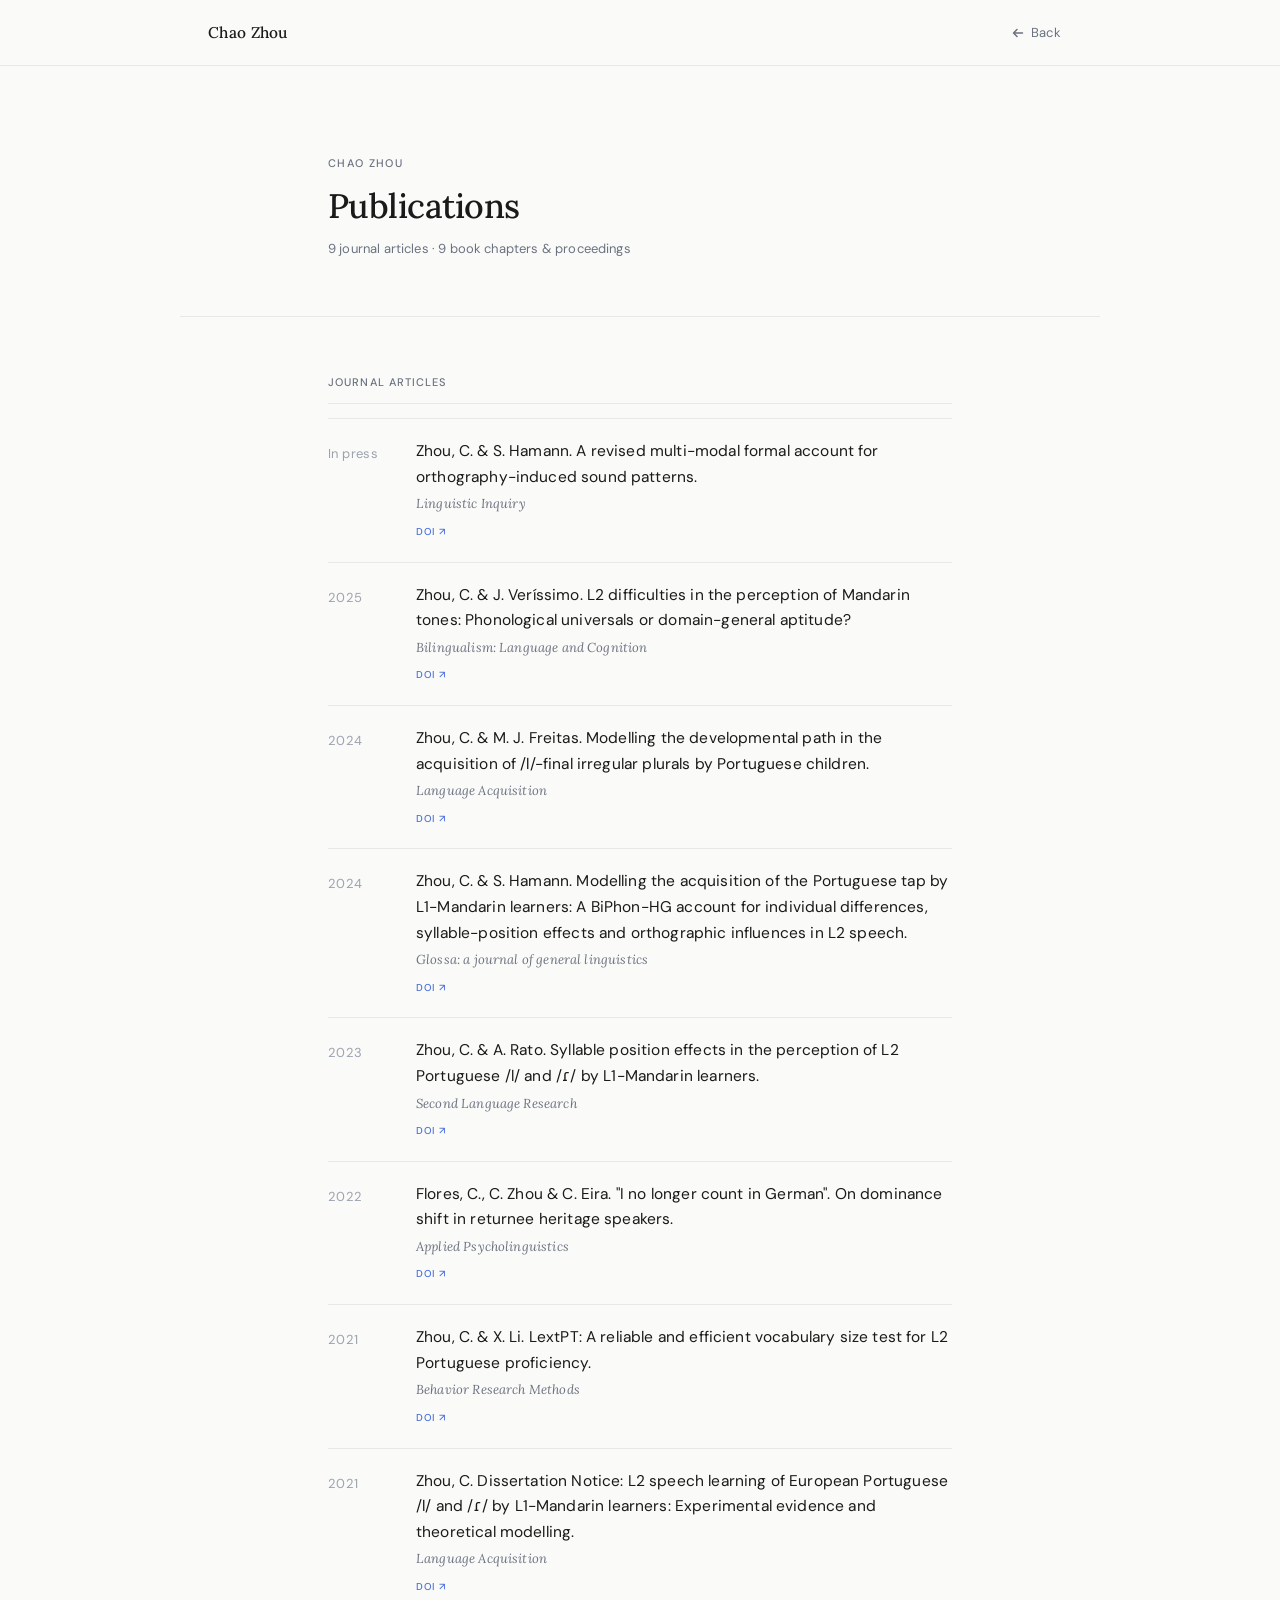
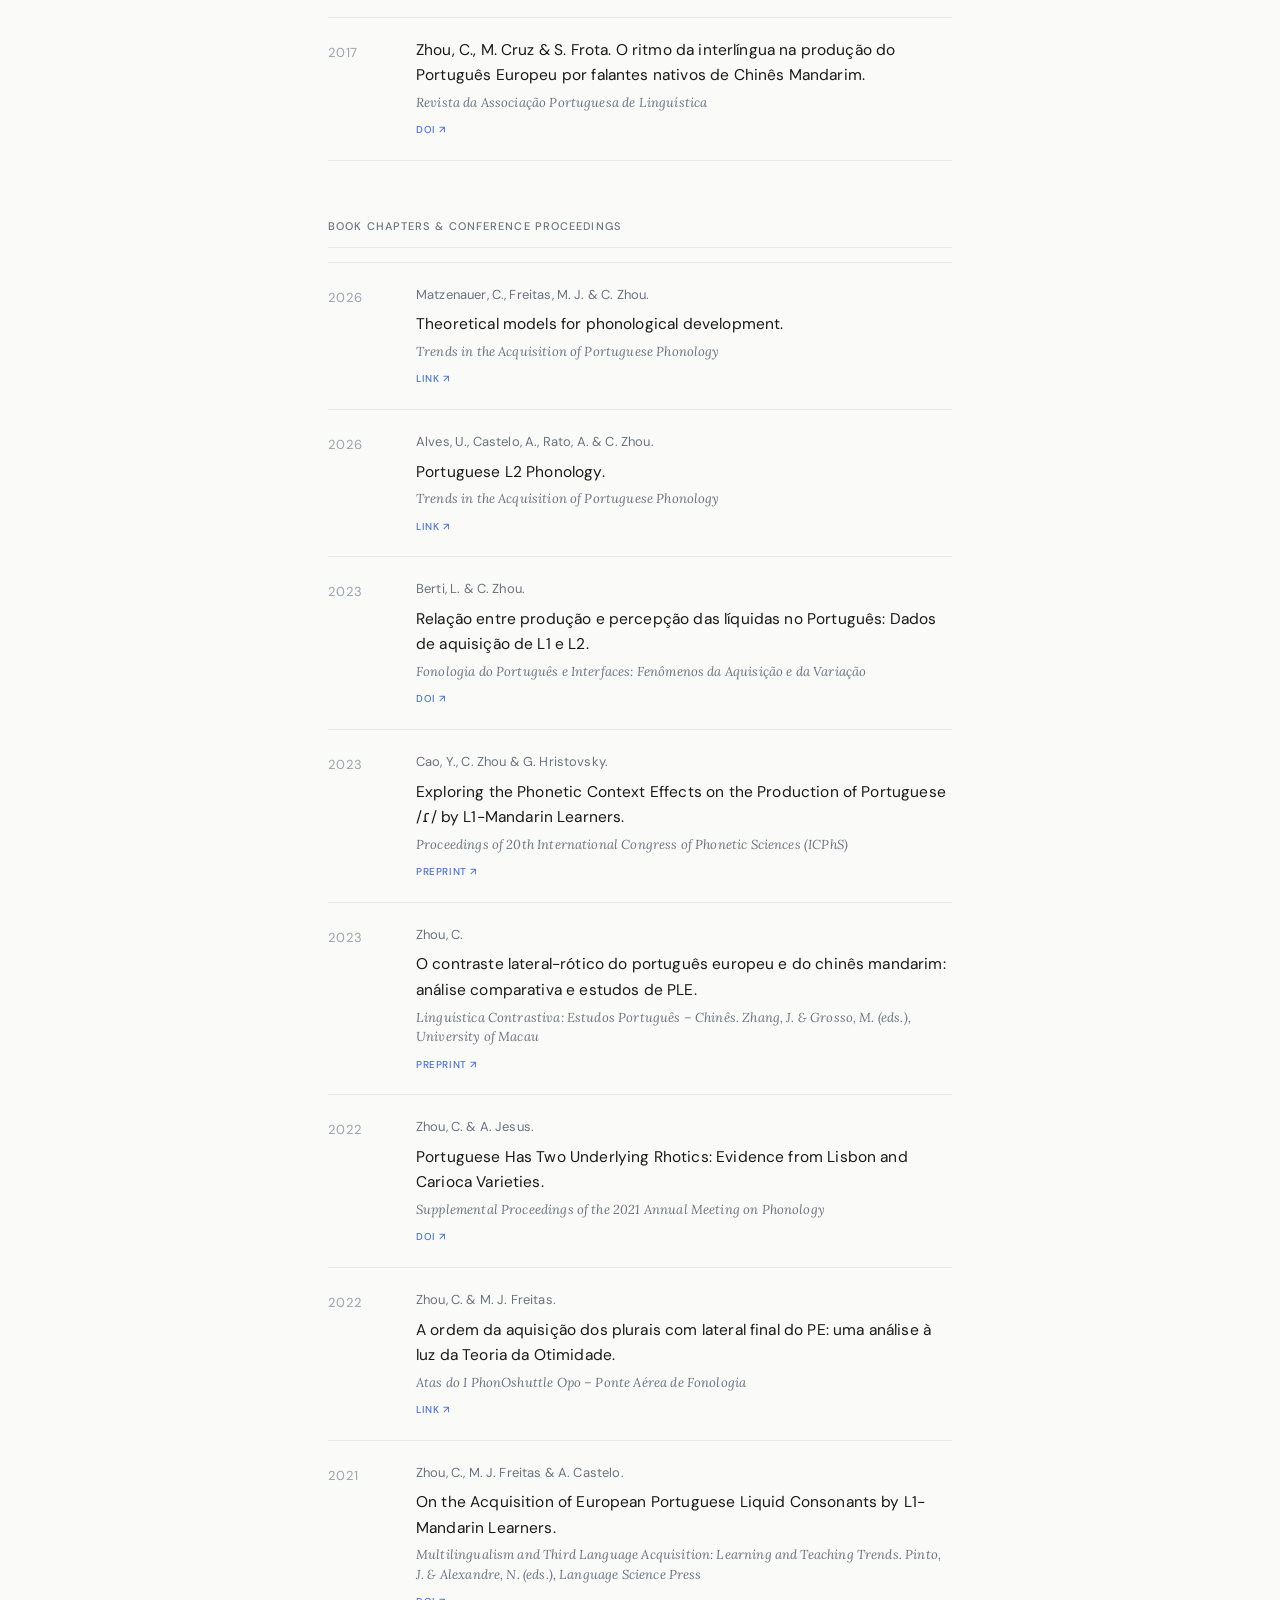
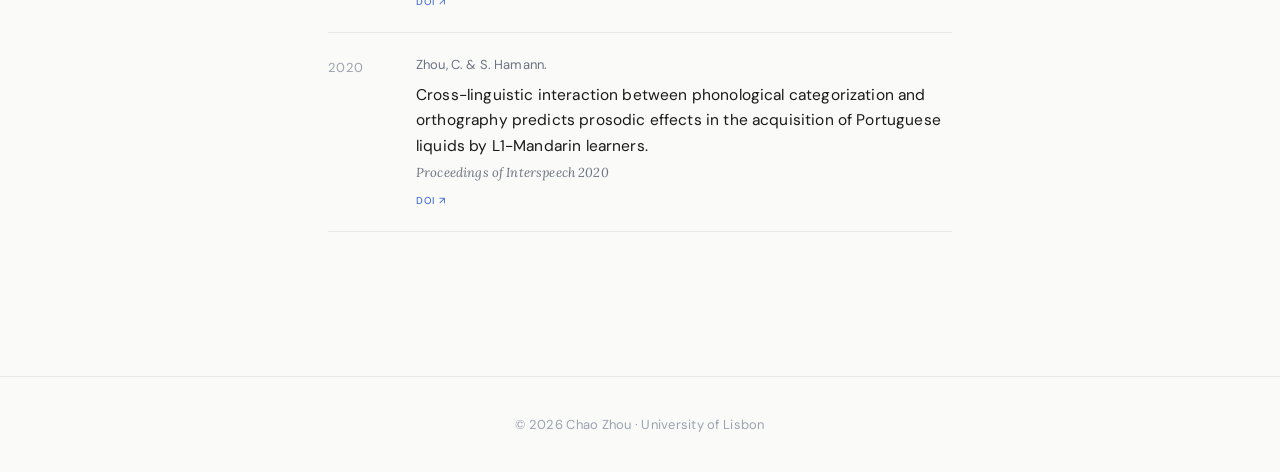
==== publications.html @ eb6d2ad2 "Add files via upload" ====
<!DOCTYPE html>
<html lang="en">
<head>
  <meta charset="UTF-8">
  <meta name="viewport" content="width=device-width, initial-scale=1.0">
  <title>Publications | Chao Zhou</title>
  <link rel="preconnect" href="https://fonts.googleapis.com">
  <link rel="preconnect" href="https://fonts.gstatic.com" crossorigin>
  <link href="https://fonts.googleapis.com/css2?family=Lora:ital,wght@0,400;0,500;0,600;1,400&family=DM+Sans:ital,opsz,wght@0,9..40,300;0,9..40,400;0,9..40,500;1,9..40,300&display=swap" rel="stylesheet">
<style>
:root {
  --text:       #1a1a1a;
  --muted:      #6b7280;
  --subtle:     #9ca3af;
  --border:     #e8e8e4;
  --bg:         #fafaf8;
  --accent:     #1d4ed8;
  --accent-dim: #dbeafe;

  --font-display: 'Lora', Georgia, serif;
  --font-body:    'DM Sans', system-ui, sans-serif;

  --size-xs:   11px;
  --size-sm:   13px;
  --size-base: 15.5px;
  --size-lg:   18px;
  --size-xl:   24px;
  --size-2xl:  34px;

  --space-xs:  8px;
  --space-sm:  16px;
  --space-md:  28px;
  --space-lg:  56px;
  --space-xl:  88px;

  --radius: 3px;
  --transition: 160ms ease;
}

*, *::before, *::after { margin:0; padding:0; box-sizing:border-box; }
html { font-size: var(--size-base); -webkit-font-smoothing: antialiased; }
body {
  font-family: var(--font-body);
  color: var(--text);
  background: var(--bg);
  line-height: 1.8;
  letter-spacing: 0.01em;
}

/* NAV */
.nav {
  position: sticky; top: 0; z-index: 100;
  background: rgba(250,250,248,0.92);
  backdrop-filter: blur(14px);
  border-bottom: 1px solid var(--border);
}
.nav-inner {
  max-width: 920px; margin: auto;
  display: flex; justify-content: space-between; align-items: center;
  padding: 16px 28px;
}
.logo {
  font-family: var(--font-display); font-weight: 500;
  font-size: var(--size-base); letter-spacing: 0.02em;
  text-decoration: none; color: var(--text);
}
.back-link {
  display: inline-flex; align-items: center; gap: 6px;
  color: var(--muted); text-decoration: none;
  font-size: var(--size-sm); font-weight: 400;
  letter-spacing: 0.02em; padding: 5px 11px;
  border-radius: 20px;
  transition: color var(--transition), background var(--transition);
}
.back-link:hover { color: var(--text); background: rgba(0,0,0,0.05); }

/* PAGE HEADER */
.page-header {
  padding: var(--space-xl) 28px var(--space-lg);
  max-width: 920px; margin: auto;
}
.page-header-label {
  font-size: var(--size-xs); font-weight: 500; letter-spacing: 0.12em;
  text-transform: uppercase; color: var(--muted); margin-bottom: 12px;
}
.page-header h1 {
  font-family: var(--font-display); font-size: var(--size-2xl);
  font-weight: 500; letter-spacing: -0.015em; line-height: 1.2;
  margin-bottom: 10px;
}
.page-header-sub { font-size: var(--size-sm); color: var(--muted); }

/* LAYOUT */
.container { max-width: 920px; margin: auto; padding: 0 28px var(--space-xl); }
.narrow { max-width: 680px; }

h2 {
  font-family: var(--font-display); font-size: var(--size-xl);
  font-weight: 500; line-height: 1.25; letter-spacing: -0.01em;
}

hr { border: none; border-top: 1px solid var(--border); max-width: 920px; margin: 0 auto; }

/* SECTION */
.pub-section { margin-bottom: var(--space-lg); }
.pub-section-label {
  font-size: var(--size-xs); font-weight: 500; letter-spacing: 0.1em;
  text-transform: uppercase; color: var(--muted);
  margin-bottom: 14px; padding-bottom: 10px; border-bottom: 1px solid var(--border);
}

/* PUBS */
.publist { display: flex; flex-direction: column; }
.pub {
  display: grid; grid-template-columns: 68px 1fr; gap: 0 20px;
  padding: 20px 0; border-bottom: 1px solid var(--border);
  transition: background var(--transition);
}
.pub:first-child { border-top: 1px solid var(--border); }
.pub:hover { background: rgba(0,0,0,0.015); margin: 0 -12px; padding: 20px 12px; border-radius: var(--radius); }
.year { font-size: var(--size-sm); color: var(--subtle); letter-spacing: 0.03em; padding-top: 3px; white-space: nowrap; }
.pub-body { display: flex; flex-direction: column; gap: 4px; }
.pub-authors { color: var(--muted); font-size: var(--size-sm); display: block; margin-bottom: 2px; }
.pub-title { font-size: var(--size-base); line-height: 1.65; }
.journal { font-family: var(--font-display); font-style: italic; font-size: var(--size-sm); color: var(--muted); display: block; line-height: 1.5; }
.meta { margin-top: 4px; font-size: var(--size-xs); }
.meta a {
  color: var(--accent); text-decoration: none; font-weight: 500;
  letter-spacing: 0.06em; text-transform: uppercase; font-size: 10px;
  opacity: 0.8; transition: opacity var(--transition);
}
.meta a:hover { opacity: 1; text-decoration: underline; }

/* FOOTER */
.footer { text-align: center; padding: 36px 28px; color: var(--subtle); font-size: var(--size-sm); letter-spacing: 0.02em; border-top: 1px solid var(--border); }

@media (max-width: 640px) {
  h2 { font-size: var(--size-lg); }
  .nav-inner { padding: 14px 18px; }
  .page-header { padding-left: 18px; padding-right: 18px; }
  .container { padding-left: 18px; padding-right: 18px; }
  .pub { grid-template-columns: 54px 1fr; gap: 0 12px; }
}
</style>
</head>
<body>

<!-- NAV -->
<header class="nav">
  <div class="nav-inner">
    <a href="index.html" class="logo">Chao Zhou</a>
    <a href="index.html" class="back-link">
      <svg width="14" height="14" viewBox="0 0 14 14" fill="none" xmlns="http://www.w3.org/2000/svg">
        <path d="M11.5 7H2.5M2.5 7L6 3.5M2.5 7L6 10.5" stroke="currentColor" stroke-width="1.5" stroke-linecap="round" stroke-linejoin="round"/>
      </svg>
      Back
    </a>
  </div>
</header>

<!-- PAGE HEADER -->
<div class="page-header narrow" style="margin: 0 auto; max-width: 680px; padding-left: 28px; padding-right: 28px;">
  <div class="page-header-label">Chao Zhou</div>
  <h1>Publications</h1>
  <p class="page-header-sub">9 journal articles · 9 book chapters &amp; proceedings</p>
</div>

<hr>

<!-- FULL LIST -->
<div class="container narrow" style="max-width: 680px; padding-top: var(--space-lg);">

  <div class="pub-section">
    <div class="pub-section-label">Journal Articles</div>
    <div class="publist" id="pub-container"></div>
  </div>

  <div class="pub-section">
    <div class="pub-section-label">Book Chapters &amp; Conference Proceedings</div>
    <div class="publist" id="proc-container"></div>
  </div>

</div>

<footer class="footer">© 2026 Chao Zhou · University of Lisbon</footer>

<script>
// ── JOURNAL ARTICLES ──────────────────────────────────────
var publications = [
  { title: 'Zhou, C. & S. Hamann. A revised multi-modal formal account for orthography-induced sound patterns.', journal: 'Linguistic Inquiry', year: 'In press', doi: '10.1017/S136672892510011x' },
  { title: 'Zhou, C. & J. Veríssimo. L2 difficulties in the perception of Mandarin tones: Phonological universals or domain-general aptitude?', journal: 'Bilingualism: Language and Cognition', year: 2025, doi: '10.1017/S1366728925100114' },
  { title: 'Zhou, C. & M. J. Freitas. Modelling the developmental path in the acquisition of /l/-final irregular plurals by Portuguese children.', journal: 'Language Acquisition', year: 2024, doi: '10.1080/10489223.2024.2314029' },
  { title: 'Zhou, C. & S. Hamann. Modelling the acquisition of the Portuguese tap by L1-Mandarin learners: A BiPhon-HG account for individual differences, syllable-position effects and orthographic influences in L2 speech.', journal: 'Glossa: a journal of general linguistics', year: 2024, doi: '10.16995/glossa.9692' },
  { title: 'Zhou, C. & A. Rato. Syllable position effects in the perception of L2 Portuguese /l/ and /ɾ/ by L1-Mandarin learners.', journal: 'Second Language Research', year: 2023, doi: '10.1177/02676583221137713' },
  { title: 'Flores, C., C. Zhou & C. Eira. "I no longer count in German". On dominance shift in returnee heritage speakers.', journal: 'Applied Psycholinguistics', year: 2022, doi: '10.1017/S0142716422000261' },
  { title: 'Zhou, C. & X. Li. LextPT: A reliable and efficient vocabulary size test for L2 Portuguese proficiency.', journal: 'Behavior Research Methods', year: 2021, doi: '10.3758/s13428-021-01731-1' },
  { title: 'Zhou, C. Dissertation Notice: L2 speech learning of European Portuguese /l/ and /ɾ/ by L1-Mandarin learners: Experimental evidence and theoretical modelling.', journal: 'Language Acquisition', year: 2021, doi: '10.1080/10489223.2021.1952591' },
  { title: 'Zhou, C., M. Cruz & S. Frota. O ritmo da interlíngua na produção do Português Europeu por falantes nativos de Chinês Mandarim.', journal: 'Revista da Associação Portuguesa de Linguística', year: 2017, doi: '10.26334/2183-9077/rapln3ano2017a22' }
];

var pubEl = document.getElementById('pub-container');
publications.forEach(function(p) {
  var d = document.createElement('div');
  d.className = 'pub';
  d.innerHTML =
    '<span class="year">' + p.year + '</span>' +
    '<div class="pub-body">' +
      '<span class="pub-title">' + p.title + '</span>' +
      '<em class="journal">' + p.journal + '</em>' +
      (p.doi ? '<div class="meta"><a href="https://doi.org/' + p.doi + '" target="_blank" rel="noopener">DOI ↗</a></div>' : '') +
    '</div>';
  pubEl.appendChild(d);
});

// ── BOOK CHAPTERS & PROCEEDINGS ───────────────────────────
var proceedings = [
  { authors: 'Matzenauer, C., Freitas, M. J. & C. Zhou.', title: 'Theoretical models for phonological development.', book: 'Trends in the Acquisition of Portuguese Phonology', year: 2026, link: 'https://www.routledge.com/Trends-in-the-Acquisition-of-Portuguese-Phonology/Matzenauer-Lazzarotto-Volcao-Freitas/p/book/9781032846989', linkLabel: 'Link' },
  { authors: 'Alves, U., Castelo, A., Rato, A. & C. Zhou.', title: 'Portuguese L2 Phonology.', book: 'Trends in the Acquisition of Portuguese Phonology', year: 2026, link: 'https://www.routledge.com/Trends-in-the-Acquisition-of-Portuguese-Phonology/Matzenauer-Lazzarotto-Volcao-Freitas/p/book/9781032846989', linkLabel: 'Link' },
  { authors: 'Berti, L. & C. Zhou.', title: 'Relação entre produção e percepção das líquidas no Português: Dados de aquisição de L1 e L2.', book: 'Fonologia do Português e Interfaces: Fenômenos da Aquisição e da Variação', year: 2023, link: 'https://doi.org/10.4324/9781003294344-7', linkLabel: 'DOI' },
  { authors: 'Cao, Y., C. Zhou & G. Hristovsky.', title: 'Exploring the Phonetic Context Effects on the Production of Portuguese /ɾ/ by L1-Mandarin Learners.', book: 'Proceedings of 20th International Congress of Phonetic Sciences (ICPhS)', year: 2023, link: 'https://www.researchgate.net/publication/370230928', linkLabel: 'Preprint' },
  { authors: 'Zhou, C.', title: 'O contraste lateral-rótico do português europeu e do chinês mandarim: análise comparativa e estudos de PLE.', book: 'Linguística Contrastiva: Estudos Português – Chinês. Zhang, J. & Grosso, M. (eds.), University of Macau', year: 2023, link: 'https://www.researchgate.net/publication/368983650', linkLabel: 'Preprint' },
  { authors: 'Zhou, C. & A. Jesus.', title: 'Portuguese Has Two Underlying Rhotics: Evidence from Lisbon and Carioca Varieties.', book: 'Supplemental Proceedings of the 2021 Annual Meeting on Phonology', year: 2022, link: 'https://doi.org/10.3765/amp.v9i0.5167', linkLabel: 'DOI' },
  { authors: 'Zhou, C. & M. J. Freitas.', title: 'A ordem da aquisição dos plurais com lateral final do PE: uma análise à luz da Teoria da Otimidade.', book: 'Atas do I PhonOshuttle Opo – Ponte Aérea de Fonologia', year: 2022, link: 'https://ler.letras.up.pt/uploads/ficheiros/19217.pdf', linkLabel: 'Link' },
  { authors: 'Zhou, C., M. J. Freitas & A. Castelo.', title: 'On the Acquisition of European Portuguese Liquid Consonants by L1-Mandarin Learners.', book: 'Multilingualism and Third Language Acquisition: Learning and Teaching Trends. Pinto, J. & Alexandre, N. (eds.), Language Science Press', year: 2021, link: 'https://langsci-press.org/catalog/book/290', linkLabel: 'DOI' },
  { authors: 'Zhou, C. & S. Hamann.', title: 'Cross-linguistic interaction between phonological categorization and orthography predicts prosodic effects in the acquisition of Portuguese liquids by L1-Mandarin learners.', book: 'Proceedings of Interspeech 2020', year: 2020, link: 'http://doi.org/10.21437/interspeech.2020-2689', linkLabel: 'DOI' }
];

var procEl = document.getElementById('proc-container');
proceedings.forEach(function(p) {
  var d = document.createElement('div');
  d.className = 'pub';
  d.innerHTML =
    '<span class="year">' + p.year + '</span>' +
    '<div class="pub-body">' +
      '<span class="pub-authors">' + p.authors + '</span>' +
      '<span class="pub-title">' + p.title + '</span>' +
      '<em class="journal">' + p.book + '</em>' +
      (p.link ? '<div class="meta"><a href="' + p.link + '" target="_blank" rel="noopener">' + p.linkLabel + ' ↗</a></div>' : '') +
    '</div>';
  procEl.appendChild(d);
});
</script>
</body>
</html>
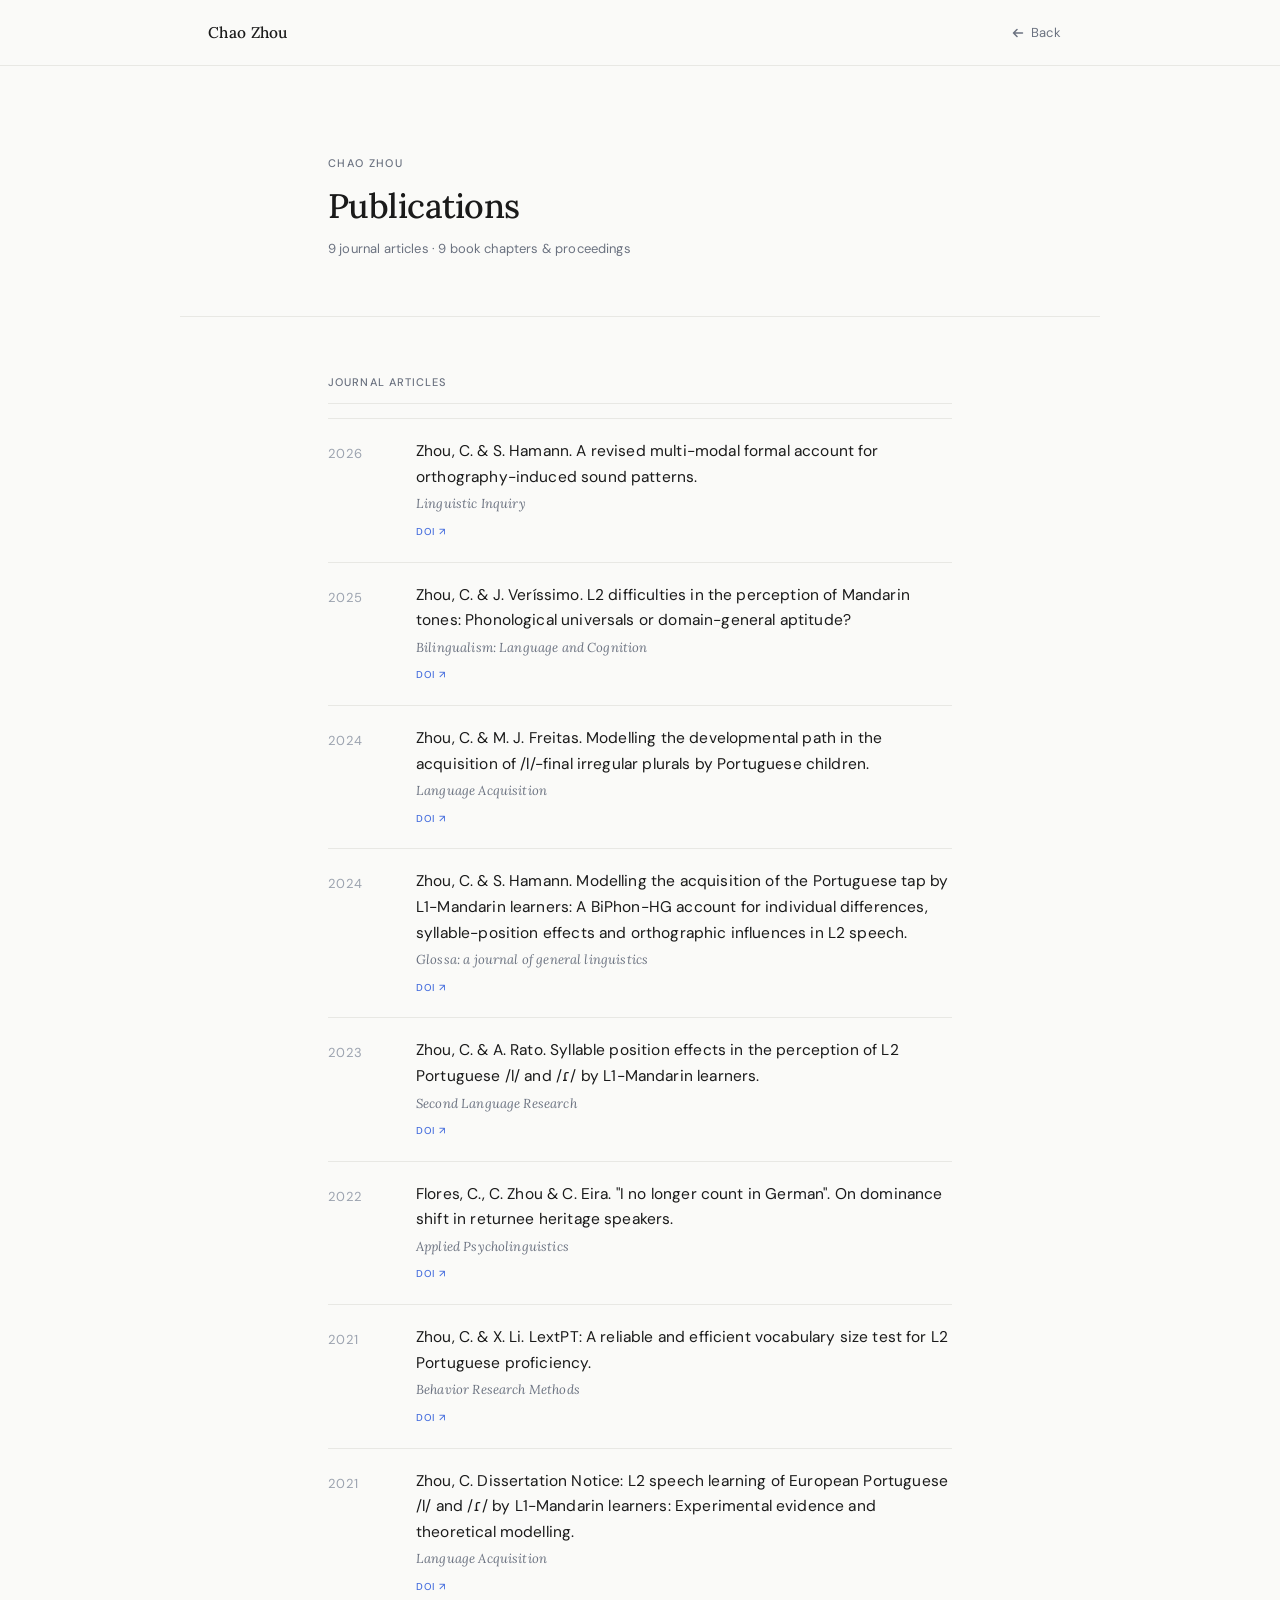
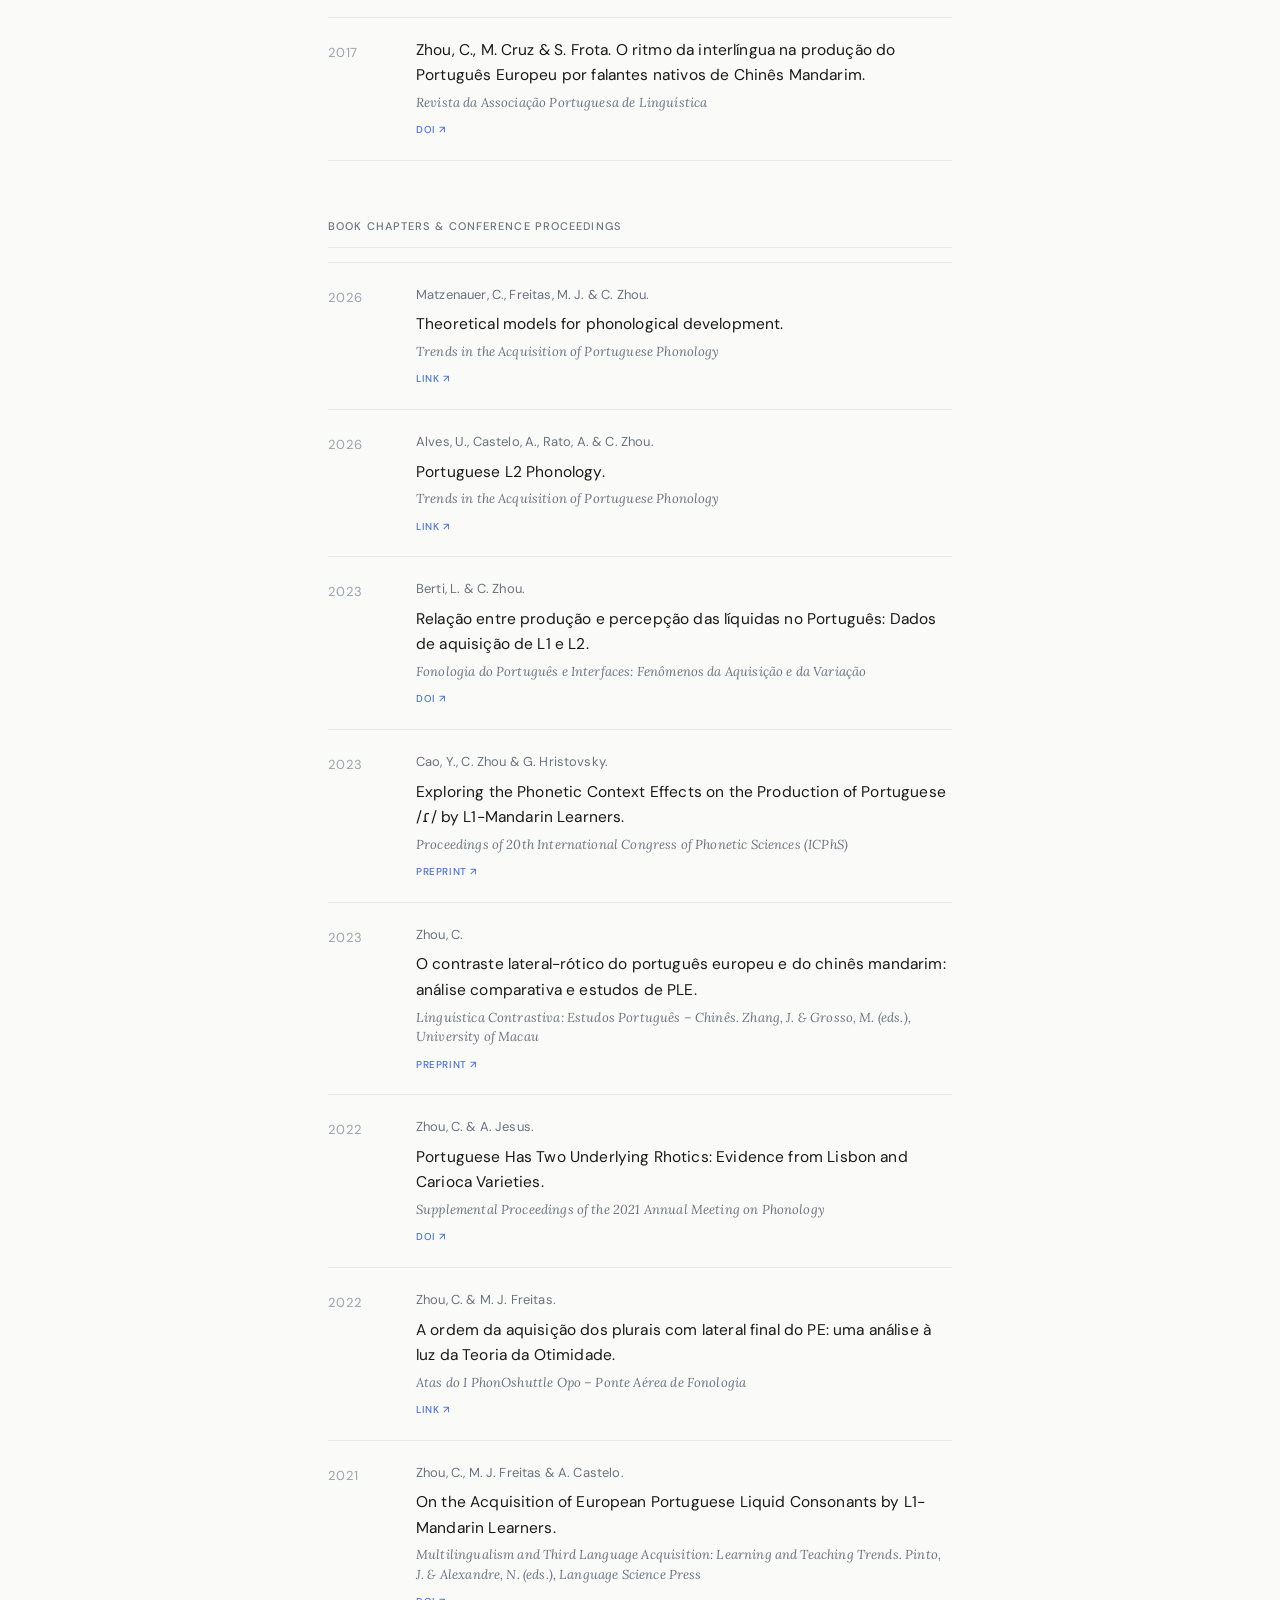
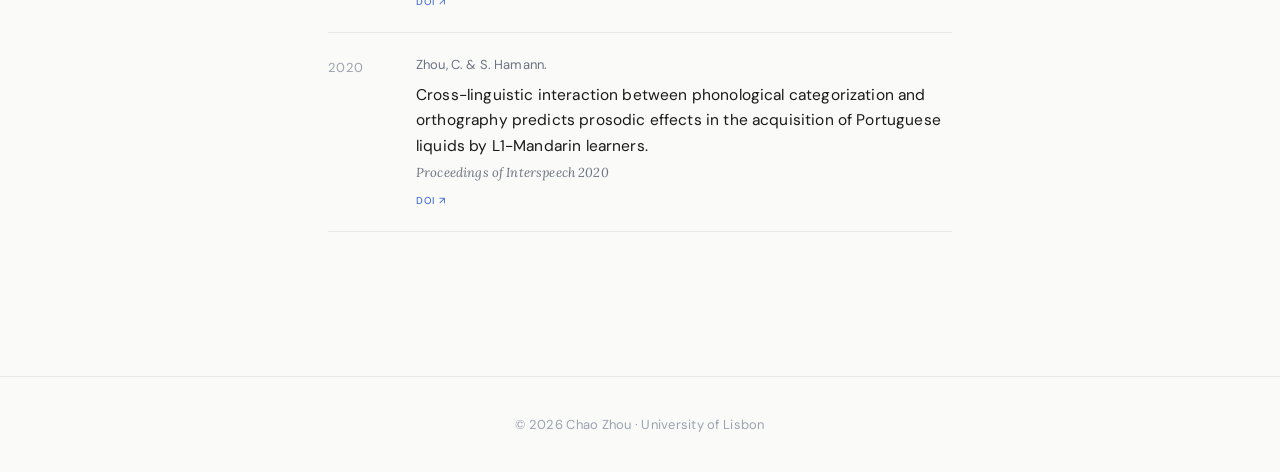
==== commit 3346a18c: "Update publications.html" ====
--- a/publications.html
+++ b/publications.html
@@ -187,7 +187,7 @@
 <script>
 // ── JOURNAL ARTICLES ──────────────────────────────────────
 var publications = [
-  { title: 'Zhou, C. & S. Hamann. A revised multi-modal formal account for orthography-induced sound patterns.', journal: 'Linguistic Inquiry', year: 'In press', doi: '10.1017/S136672892510011x' },
+  { title: 'Zhou, C. & S. Hamann. A revised multi-modal formal account for orthography-induced sound patterns.', journal: 'Linguistic Inquiry', year: '2026', doi: '10.1162/LING.a.585' },
   { title: 'Zhou, C. & J. Veríssimo. L2 difficulties in the perception of Mandarin tones: Phonological universals or domain-general aptitude?', journal: 'Bilingualism: Language and Cognition', year: 2025, doi: '10.1017/S1366728925100114' },
   { title: 'Zhou, C. & M. J. Freitas. Modelling the developmental path in the acquisition of /l/-final irregular plurals by Portuguese children.', journal: 'Language Acquisition', year: 2024, doi: '10.1080/10489223.2024.2314029' },
   { title: 'Zhou, C. & S. Hamann. Modelling the acquisition of the Portuguese tap by L1-Mandarin learners: A BiPhon-HG account for individual differences, syllable-position effects and orthographic influences in L2 speech.', journal: 'Glossa: a journal of general linguistics', year: 2024, doi: '10.16995/glossa.9692' },
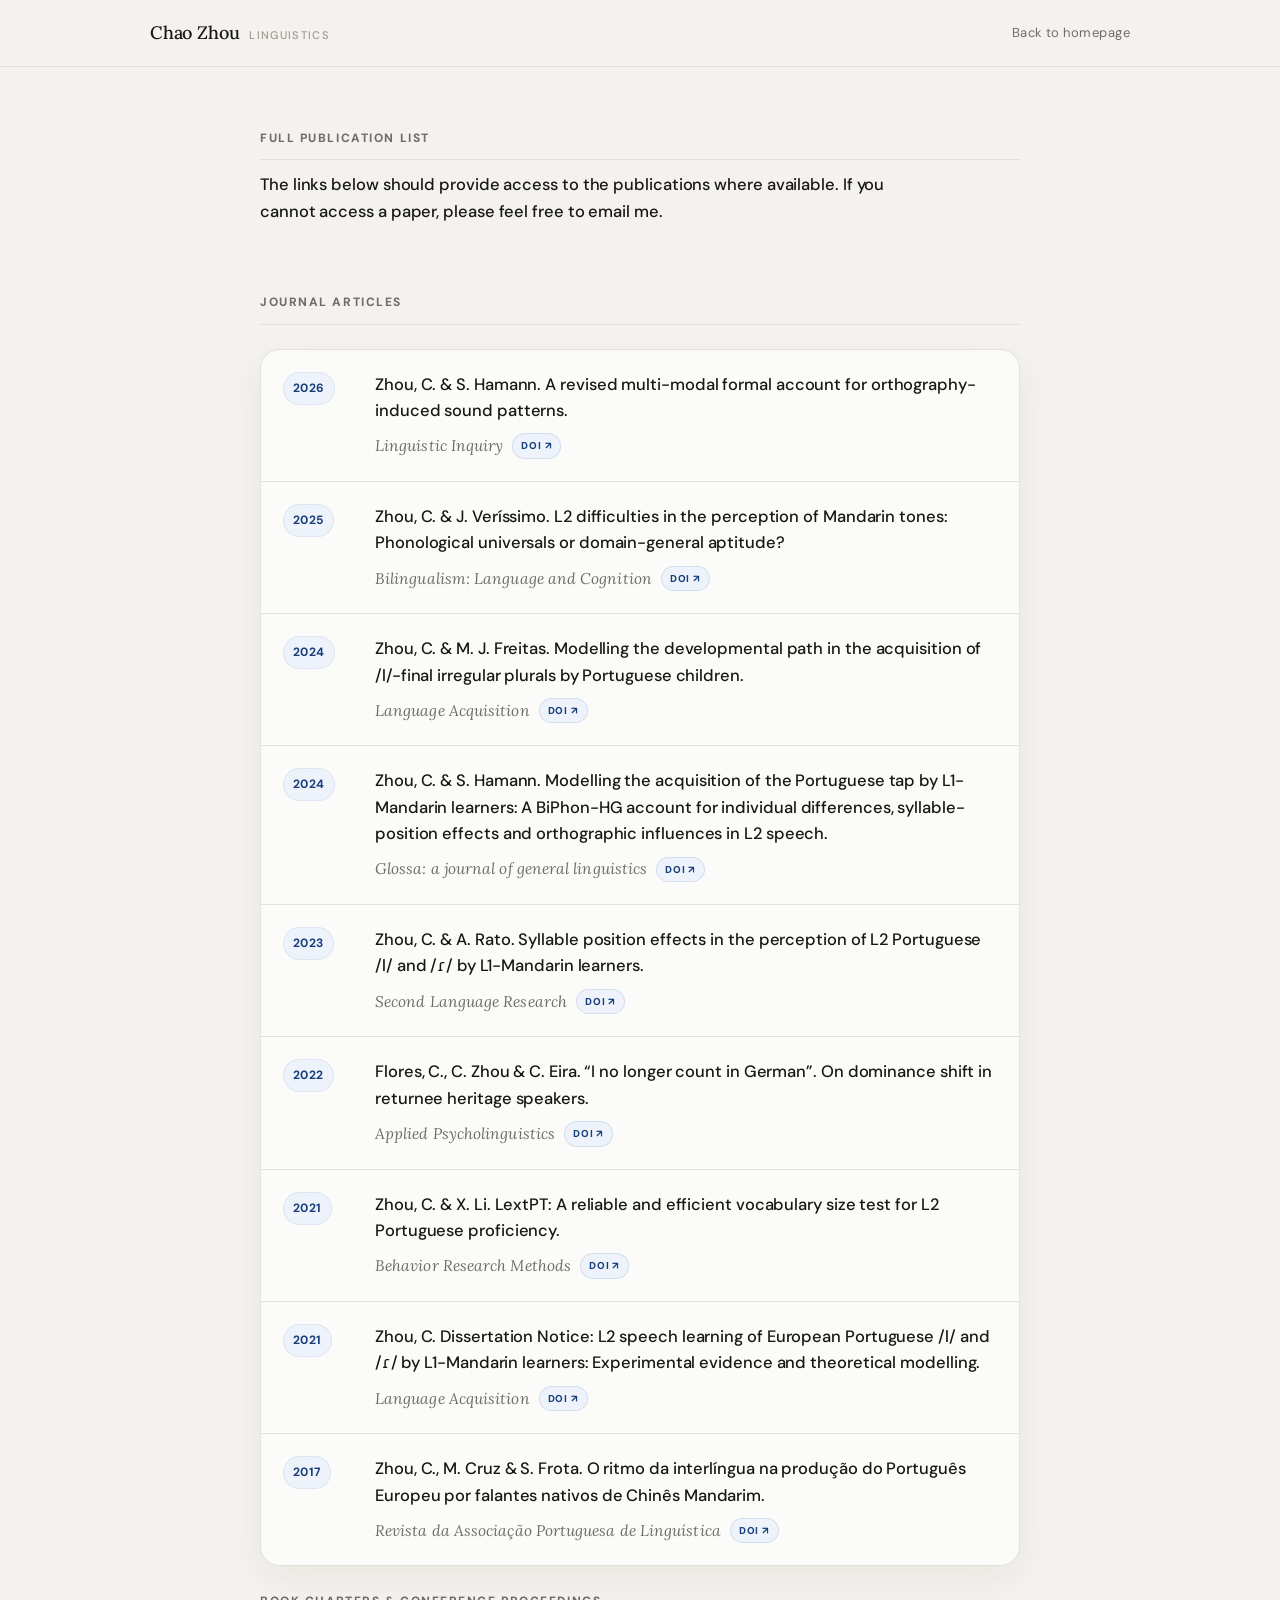
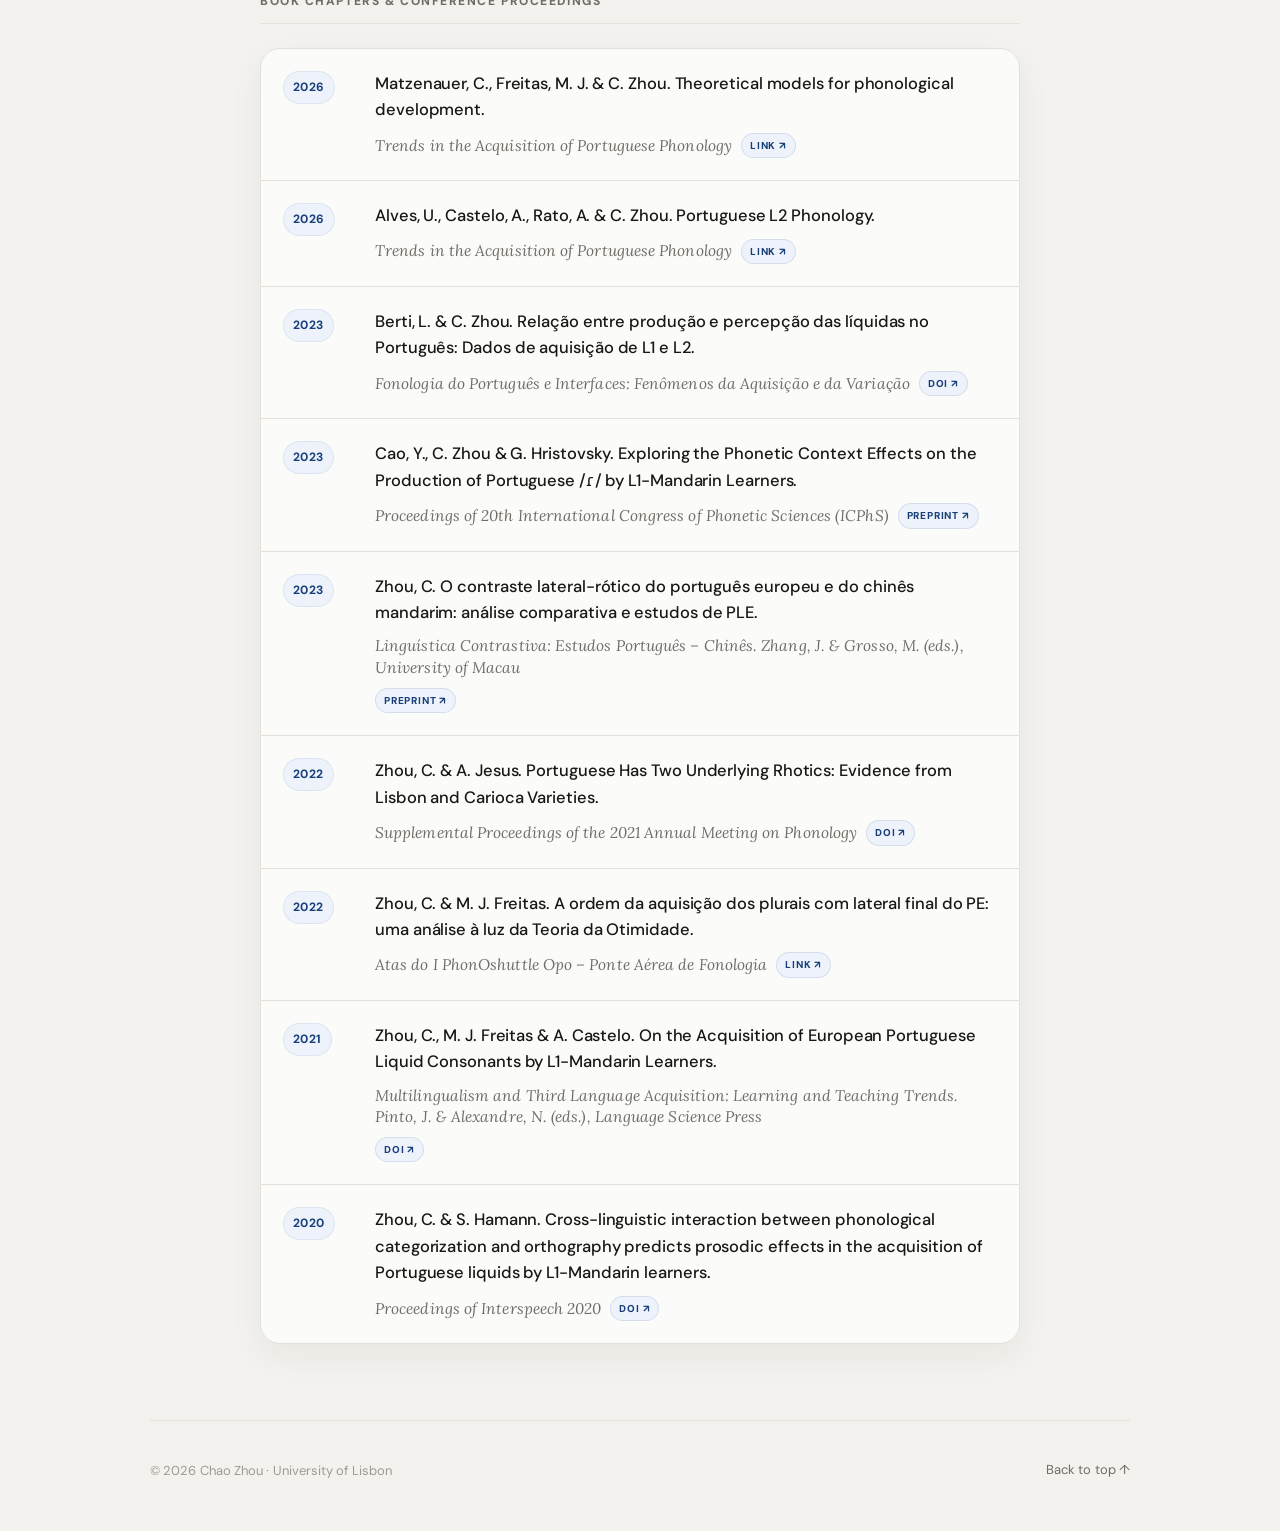
==== commit ce447f88: "Update publications.html" ====
--- a/publications.html
+++ b/publications.html
@@ -1,244 +1,540 @@
 <!DOCTYPE html>
 <html lang="en">
 <head>
-  <meta charset="UTF-8">
-  <meta name="viewport" content="width=device-width, initial-scale=1.0">
+  <meta charset="UTF-8" />
+  <meta name="viewport" content="width=device-width, initial-scale=1.0" />
+  <meta name="description" content="Full publication list of Chao Zhou, including journal articles, book chapters, and conference proceedings." />
   <title>Publications | Chao Zhou</title>
-  <link rel="preconnect" href="https://fonts.googleapis.com">
-  <link rel="preconnect" href="https://fonts.gstatic.com" crossorigin>
-  <link href="https://fonts.googleapis.com/css2?family=Lora:ital,wght@0,400;0,500;0,600;1,400&family=DM+Sans:ital,opsz,wght@0,9..40,300;0,9..40,400;0,9..40,500;1,9..40,300&display=swap" rel="stylesheet">
-<style>
-:root {
-  --text:       #1a1a1a;
-  --muted:      #6b7280;
-  --subtle:     #9ca3af;
-  --border:     #e8e8e4;
-  --bg:         #fafaf8;
-  --accent:     #1d4ed8;
-  --accent-dim: #dbeafe;
-
-  --font-display: 'Lora', Georgia, serif;
-  --font-body:    'DM Sans', system-ui, sans-serif;
-
-  --size-xs:   11px;
-  --size-sm:   13px;
-  --size-base: 15.5px;
-  --size-lg:   18px;
-  --size-xl:   24px;
-  --size-2xl:  34px;
-
-  --space-xs:  8px;
-  --space-sm:  16px;
-  --space-md:  28px;
-  --space-lg:  56px;
-  --space-xl:  88px;
-
-  --radius: 3px;
-  --transition: 160ms ease;
-}
-
-*, *::before, *::after { margin:0; padding:0; box-sizing:border-box; }
-html { font-size: var(--size-base); -webkit-font-smoothing: antialiased; }
-body {
-  font-family: var(--font-body);
-  color: var(--text);
-  background: var(--bg);
-  line-height: 1.8;
-  letter-spacing: 0.01em;
-}
-
-/* NAV */
-.nav {
-  position: sticky; top: 0; z-index: 100;
-  background: rgba(250,250,248,0.92);
-  backdrop-filter: blur(14px);
-  border-bottom: 1px solid var(--border);
-}
-.nav-inner {
-  max-width: 920px; margin: auto;
-  display: flex; justify-content: space-between; align-items: center;
-  padding: 16px 28px;
-}
-.logo {
-  font-family: var(--font-display); font-weight: 500;
-  font-size: var(--size-base); letter-spacing: 0.02em;
-  text-decoration: none; color: var(--text);
-}
-.back-link {
-  display: inline-flex; align-items: center; gap: 6px;
-  color: var(--muted); text-decoration: none;
-  font-size: var(--size-sm); font-weight: 400;
-  letter-spacing: 0.02em; padding: 5px 11px;
-  border-radius: 20px;
-  transition: color var(--transition), background var(--transition);
-}
-.back-link:hover { color: var(--text); background: rgba(0,0,0,0.05); }
-
-/* PAGE HEADER */
-.page-header {
-  padding: var(--space-xl) 28px var(--space-lg);
-  max-width: 920px; margin: auto;
-}
-.page-header-label {
-  font-size: var(--size-xs); font-weight: 500; letter-spacing: 0.12em;
-  text-transform: uppercase; color: var(--muted); margin-bottom: 12px;
-}
-.page-header h1 {
-  font-family: var(--font-display); font-size: var(--size-2xl);
-  font-weight: 500; letter-spacing: -0.015em; line-height: 1.2;
-  margin-bottom: 10px;
-}
-.page-header-sub { font-size: var(--size-sm); color: var(--muted); }
-
-/* LAYOUT */
-.container { max-width: 920px; margin: auto; padding: 0 28px var(--space-xl); }
-.narrow { max-width: 680px; }
-
-h2 {
-  font-family: var(--font-display); font-size: var(--size-xl);
-  font-weight: 500; line-height: 1.25; letter-spacing: -0.01em;
-}
-
-hr { border: none; border-top: 1px solid var(--border); max-width: 920px; margin: 0 auto; }
-
-/* SECTION */
-.pub-section { margin-bottom: var(--space-lg); }
-.pub-section-label {
-  font-size: var(--size-xs); font-weight: 500; letter-spacing: 0.1em;
-  text-transform: uppercase; color: var(--muted);
-  margin-bottom: 14px; padding-bottom: 10px; border-bottom: 1px solid var(--border);
-}
-
-/* PUBS */
-.publist { display: flex; flex-direction: column; }
-.pub {
-  display: grid; grid-template-columns: 68px 1fr; gap: 0 20px;
-  padding: 20px 0; border-bottom: 1px solid var(--border);
-  transition: background var(--transition);
-}
-.pub:first-child { border-top: 1px solid var(--border); }
-.pub:hover { background: rgba(0,0,0,0.015); margin: 0 -12px; padding: 20px 12px; border-radius: var(--radius); }
-.year { font-size: var(--size-sm); color: var(--subtle); letter-spacing: 0.03em; padding-top: 3px; white-space: nowrap; }
-.pub-body { display: flex; flex-direction: column; gap: 4px; }
-.pub-authors { color: var(--muted); font-size: var(--size-sm); display: block; margin-bottom: 2px; }
-.pub-title { font-size: var(--size-base); line-height: 1.65; }
-.journal { font-family: var(--font-display); font-style: italic; font-size: var(--size-sm); color: var(--muted); display: block; line-height: 1.5; }
-.meta { margin-top: 4px; font-size: var(--size-xs); }
-.meta a {
-  color: var(--accent); text-decoration: none; font-weight: 500;
-  letter-spacing: 0.06em; text-transform: uppercase; font-size: 10px;
-  opacity: 0.8; transition: opacity var(--transition);
-}
-.meta a:hover { opacity: 1; text-decoration: underline; }
-
-/* FOOTER */
-.footer { text-align: center; padding: 36px 28px; color: var(--subtle); font-size: var(--size-sm); letter-spacing: 0.02em; border-top: 1px solid var(--border); }
-
-@media (max-width: 640px) {
-  h2 { font-size: var(--size-lg); }
-  .nav-inner { padding: 14px 18px; }
-  .page-header { padding-left: 18px; padding-right: 18px; }
-  .container { padding-left: 18px; padding-right: 18px; }
-  .pub { grid-template-columns: 54px 1fr; gap: 0 12px; }
-}
-</style>
+
+  <link rel="preconnect" href="https://fonts.googleapis.com" />
+  <link rel="preconnect" href="https://fonts.gstatic.com" crossorigin />
+  <link href="https://fonts.googleapis.com/css2?family=DM+Sans:ital,opsz,wght@0,9..40,300;0,9..40,400;0,9..40,500;0,9..40,600;1,9..40,400&family=Lora:ital,wght@0,400;0,500;0,600;1,400;1,500&display=swap" rel="stylesheet" />
+
+  <style>
+    :root {
+      --bg: #f3f2ee;
+      --paper: #fbfaf6;
+      --text: #181716;
+      --soft-text: #3d3a36;
+      --muted: #706d66;
+      --faint: #9f9a91;
+      --line: #d8d4cc;
+      --line-soft: #e5e1d9;
+      --accent: #183f7a;
+      --accent-soft: #eef3fb;
+      --accent-soft-strong: #dfeafe;
+      --surface: rgba(255, 255, 255, 0.68);
+      --surface-hover: rgba(255, 255, 255, 0.86);
+      --shadow-soft: 0 12px 34px rgba(33, 29, 24, 0.055);
+
+      --font-serif: "Lora", Georgia, serif;
+      --font-sans: "DM Sans", system-ui, -apple-system, BlinkMacSystemFont, "Segoe UI", sans-serif;
+
+      --max: 980px;
+      --narrow: 760px;
+      --transition: 160ms ease;
+    }
+
+    *, *::before, *::after {
+      box-sizing: border-box;
+    }
+
+    html {
+      scroll-behavior: smooth;
+      -webkit-font-smoothing: antialiased;
+      text-rendering: optimizeLegibility;
+    }
+
+    body {
+      margin: 0;
+      color: var(--text);
+      background: var(--bg);
+      font-family: var(--font-sans);
+      font-size: 16px;
+      line-height: 1.75;
+      letter-spacing: 0.005em;
+    }
+
+    a {
+      color: inherit;
+    }
+
+    ::selection {
+      background: #e4ecf8;
+    }
+
+    .nav {
+      position: sticky;
+      top: 0;
+      z-index: 20;
+      background: rgba(243, 242, 238, 0.9);
+      backdrop-filter: blur(14px);
+      border-bottom: 1px solid var(--line-soft);
+    }
+
+    .nav-inner {
+      width: min(var(--max), calc(100% - 44px));
+      min-height: 66px;
+      margin: 0 auto;
+      display: flex;
+      align-items: center;
+      justify-content: space-between;
+      gap: 28px;
+    }
+
+    .brand {
+      text-decoration: none;
+      display: inline-flex;
+      align-items: baseline;
+      gap: 10px;
+      min-width: max-content;
+    }
+
+    .brand-name {
+      font-family: var(--font-serif);
+      font-size: 18px;
+      font-weight: 500;
+      letter-spacing: -0.01em;
+    }
+
+    .brand-subtitle {
+      color: var(--faint);
+      font-size: 11px;
+      font-weight: 500;
+      letter-spacing: 0.12em;
+      text-transform: uppercase;
+    }
+
+    .back-link {
+      position: relative;
+      color: var(--muted);
+      text-decoration: none;
+      font-size: 13px;
+      font-weight: 400;
+      letter-spacing: 0.035em;
+      transition: color var(--transition);
+    }
+
+    .back-link::after {
+      content: "";
+      position: absolute;
+      left: 0;
+      right: 0;
+      bottom: -7px;
+      height: 1px;
+      background: currentColor;
+      transform: scaleX(0);
+      transform-origin: left;
+      transition: transform var(--transition);
+    }
+
+    .back-link:hover {
+      color: var(--text);
+    }
+
+    .back-link:hover::after {
+      transform: scaleX(1);
+    }
+
+    .wrap {
+      width: min(var(--max), calc(100% - 44px));
+      margin: 0 auto;
+    }
+
+    .narrow {
+      max-width: var(--narrow);
+      margin: 0 auto;
+    }
+
+    .page-header {
+      padding: 64px 0 38px;
+    }
+
+    .page-intro {
+      padding-bottom: 4px;
+    }
+
+    h1, h2, p {
+      margin-top: 0;
+    }
+
+    h1 {
+      margin: 0 0 12px;
+      padding: 0 0 14px;
+      border-bottom: 1px solid var(--line-soft);
+      color: var(--muted);
+      font-family: var(--font-sans);
+      font-size: 12px;
+      font-weight: 800;
+      letter-spacing: 0.13em;
+      line-height: 1.2;
+      text-transform: uppercase;
+    }
+
+    .page-subtitle {
+      max-width: 680px;
+      margin: 0;
+      color: var(--text);
+      font-size: 16.5px;
+      font-weight: 500;
+      line-height: 1.6;
+      letter-spacing: -0.005em;
+    }
+
+    .section {
+      padding: 28px 0 0;
+    }
+
+    .section-title {
+      margin: 0 0 24px;
+      padding: 0 0 14px;
+      border-bottom: 1px solid var(--line-soft);
+      color: var(--muted);
+      font-family: var(--font-sans);
+      font-size: 12px;
+      font-weight: 800;
+      letter-spacing: 0.13em;
+      line-height: 1.2;
+      text-transform: uppercase;
+    }
+
+    .pub-card {
+      overflow: hidden;
+      border: 1px solid var(--line-soft);
+      border-radius: 20px;
+      background: var(--surface);
+      box-shadow: var(--shadow-soft);
+    }
+
+    .publist {
+      display: flex;
+      flex-direction: column;
+    }
+
+    .pub {
+      position: relative;
+      display: grid;
+      grid-template-columns: 72px minmax(0, 1fr);
+      gap: 20px;
+      padding: 22px;
+      border-bottom: 1px solid var(--line-soft);
+      transition: background var(--transition);
+    }
+
+    .pub:last-child {
+      border-bottom: 0;
+    }
+
+    .pub::before {
+      content: "";
+      position: absolute;
+      left: 0;
+      top: 0;
+      bottom: 0;
+      width: 3px;
+      background: var(--accent);
+      opacity: 0;
+      transition: opacity var(--transition);
+    }
+
+    .pub:hover {
+      background: var(--surface-hover);
+    }
+
+    .pub:hover::before {
+      opacity: 1;
+    }
+
+    .year {
+      width: fit-content;
+      height: fit-content;
+      padding: 5px 9px;
+      border-radius: 999px;
+      color: var(--accent);
+      background: var(--accent-soft);
+      border: 1px solid rgba(24, 63, 122, 0.08);
+      font-size: 12px;
+      font-weight: 700;
+      letter-spacing: 0.04em;
+    }
+
+    .pub-body {
+      min-width: 0;
+    }
+
+    .pub-authors {
+      display: inline;
+      color: inherit;
+      font-size: inherit;
+      font-weight: inherit;
+      line-height: inherit;
+    }
+
+    .pub-title {
+      display: block;
+      color: var(--text);
+      font-size: 16.5px;
+      font-weight: 500;
+      line-height: 1.6;
+      letter-spacing: -0.005em;
+    }
+
+    .journal-row {
+      display: flex;
+      flex-wrap: wrap;
+      align-items: center;
+      gap: 9px;
+      margin-top: 9px;
+    }
+
+    .journal {
+      color: var(--muted);
+      font-family: var(--font-serif);
+      font-size: 15.5px;
+      font-style: italic;
+      line-height: 1.4;
+    }
+
+    .doi-badge {
+      display: inline-flex;
+      align-items: center;
+      gap: 4px;
+      padding: 3px 8px;
+      border-radius: 999px;
+      color: var(--accent);
+      background: var(--accent-soft);
+      border: 1px solid rgba(24, 63, 122, 0.12);
+      font-size: 10px;
+      font-weight: 800;
+      letter-spacing: 0.08em;
+      text-decoration: none;
+      text-transform: uppercase;
+      transition: background var(--transition), border-color var(--transition), transform var(--transition);
+    }
+
+    .doi-badge:hover {
+      background: var(--accent-soft-strong);
+      border-color: rgba(24, 63, 122, 0.2);
+      transform: translateY(-1px);
+    }
+
+    .footer {
+      width: min(var(--max), calc(100% - 44px));
+      margin: 76px auto 0;
+      padding: 38px 0 48px;
+      border-top: 1px solid var(--line-soft);
+      display: flex;
+      align-items: center;
+      justify-content: space-between;
+      gap: 20px;
+      color: var(--faint);
+      font-size: 13px;
+    }
+
+    .back-top {
+      color: var(--muted);
+      text-decoration: none;
+      border-bottom: 1px solid transparent;
+      transition: color var(--transition), border-color var(--transition);
+    }
+
+    .back-top:hover {
+      color: var(--text);
+      border-color: var(--text);
+    }
+
+    .reveal {
+      opacity: 0;
+      transform: translateY(8px);
+      transition: opacity 420ms ease, transform 420ms ease;
+    }
+
+    .reveal.is-visible {
+      opacity: 1;
+      transform: translateY(0);
+    }
+
+    @media (prefers-reduced-motion: reduce) {
+      *, *::before, *::after {
+        animation-duration: 1ms !important;
+        scroll-behavior: auto !important;
+        transition-duration: 1ms !important;
+      }
+
+      .reveal {
+        opacity: 1;
+        transform: none;
+      }
+    }
+
+    @media (max-width: 760px) {
+      .nav-inner,
+      .wrap,
+      .footer {
+        width: min(100% - 30px, var(--max));
+      }
+
+      .nav-inner {
+        min-height: auto;
+        padding: 14px 0;
+        align-items: flex-start;
+        flex-direction: column;
+        gap: 12px;
+      }
+
+      .page-header {
+        padding-top: 44px;
+      }
+
+      .summary-row {
+        grid-template-columns: 1fr;
+      }
+
+      .summary-item {
+        border-right: 0;
+        border-bottom: 1px solid var(--line-soft);
+      }
+
+      .summary-item:last-child {
+        border-bottom: 0;
+      }
+
+      .pub {
+        grid-template-columns: 1fr;
+        gap: 10px;
+        padding: 20px 18px;
+      }
+
+      .footer {
+        align-items: flex-start;
+        flex-direction: column;
+      }
+    }
+  </style>
 </head>
 <body>
-
-<!-- NAV -->
-<header class="nav">
-  <div class="nav-inner">
-    <a href="index.html" class="logo">Chao Zhou</a>
-    <a href="index.html" class="back-link">
-      <svg width="14" height="14" viewBox="0 0 14 14" fill="none" xmlns="http://www.w3.org/2000/svg">
-        <path d="M11.5 7H2.5M2.5 7L6 3.5M2.5 7L6 10.5" stroke="currentColor" stroke-width="1.5" stroke-linecap="round" stroke-linejoin="round"/>
-      </svg>
-      Back
-    </a>
-  </div>
-</header>
-
-<!-- PAGE HEADER -->
-<div class="page-header narrow" style="margin: 0 auto; max-width: 680px; padding-left: 28px; padding-right: 28px;">
-  <div class="page-header-label">Chao Zhou</div>
-  <h1>Publications</h1>
-  <p class="page-header-sub">9 journal articles · 9 book chapters &amp; proceedings</p>
-</div>
-
-<hr>
-
-<!-- FULL LIST -->
-<div class="container narrow" style="max-width: 680px; padding-top: var(--space-lg);">
-
-  <div class="pub-section">
-    <div class="pub-section-label">Journal Articles</div>
-    <div class="publist" id="pub-container"></div>
-  </div>
-
-  <div class="pub-section">
-    <div class="pub-section-label">Book Chapters &amp; Conference Proceedings</div>
-    <div class="publist" id="proc-container"></div>
-  </div>
-
-</div>
-
-<footer class="footer">© 2026 Chao Zhou · University of Lisbon</footer>
-
-<script>
-// ── JOURNAL ARTICLES ──────────────────────────────────────
-var publications = [
-  { title: 'Zhou, C. & S. Hamann. A revised multi-modal formal account for orthography-induced sound patterns.', journal: 'Linguistic Inquiry', year: '2026', doi: '10.1162/LING.a.585' },
-  { title: 'Zhou, C. & J. Veríssimo. L2 difficulties in the perception of Mandarin tones: Phonological universals or domain-general aptitude?', journal: 'Bilingualism: Language and Cognition', year: 2025, doi: '10.1017/S1366728925100114' },
-  { title: 'Zhou, C. & M. J. Freitas. Modelling the developmental path in the acquisition of /l/-final irregular plurals by Portuguese children.', journal: 'Language Acquisition', year: 2024, doi: '10.1080/10489223.2024.2314029' },
-  { title: 'Zhou, C. & S. Hamann. Modelling the acquisition of the Portuguese tap by L1-Mandarin learners: A BiPhon-HG account for individual differences, syllable-position effects and orthographic influences in L2 speech.', journal: 'Glossa: a journal of general linguistics', year: 2024, doi: '10.16995/glossa.9692' },
-  { title: 'Zhou, C. & A. Rato. Syllable position effects in the perception of L2 Portuguese /l/ and /ɾ/ by L1-Mandarin learners.', journal: 'Second Language Research', year: 2023, doi: '10.1177/02676583221137713' },
-  { title: 'Flores, C., C. Zhou & C. Eira. "I no longer count in German". On dominance shift in returnee heritage speakers.', journal: 'Applied Psycholinguistics', year: 2022, doi: '10.1017/S0142716422000261' },
-  { title: 'Zhou, C. & X. Li. LextPT: A reliable and efficient vocabulary size test for L2 Portuguese proficiency.', journal: 'Behavior Research Methods', year: 2021, doi: '10.3758/s13428-021-01731-1' },
-  { title: 'Zhou, C. Dissertation Notice: L2 speech learning of European Portuguese /l/ and /ɾ/ by L1-Mandarin learners: Experimental evidence and theoretical modelling.', journal: 'Language Acquisition', year: 2021, doi: '10.1080/10489223.2021.1952591' },
-  { title: 'Zhou, C., M. Cruz & S. Frota. O ritmo da interlíngua na produção do Português Europeu por falantes nativos de Chinês Mandarim.', journal: 'Revista da Associação Portuguesa de Linguística', year: 2017, doi: '10.26334/2183-9077/rapln3ano2017a22' }
-];
-
-var pubEl = document.getElementById('pub-container');
-publications.forEach(function(p) {
-  var d = document.createElement('div');
-  d.className = 'pub';
-  d.innerHTML =
-    '<span class="year">' + p.year + '</span>' +
-    '<div class="pub-body">' +
-      '<span class="pub-title">' + p.title + '</span>' +
-      '<em class="journal">' + p.journal + '</em>' +
-      (p.doi ? '<div class="meta"><a href="https://doi.org/' + p.doi + '" target="_blank" rel="noopener">DOI ↗</a></div>' : '') +
-    '</div>';
-  pubEl.appendChild(d);
-});
-
-// ── BOOK CHAPTERS & PROCEEDINGS ───────────────────────────
-var proceedings = [
-  { authors: 'Matzenauer, C., Freitas, M. J. & C. Zhou.', title: 'Theoretical models for phonological development.', book: 'Trends in the Acquisition of Portuguese Phonology', year: 2026, link: 'https://www.routledge.com/Trends-in-the-Acquisition-of-Portuguese-Phonology/Matzenauer-Lazzarotto-Volcao-Freitas/p/book/9781032846989', linkLabel: 'Link' },
-  { authors: 'Alves, U., Castelo, A., Rato, A. & C. Zhou.', title: 'Portuguese L2 Phonology.', book: 'Trends in the Acquisition of Portuguese Phonology', year: 2026, link: 'https://www.routledge.com/Trends-in-the-Acquisition-of-Portuguese-Phonology/Matzenauer-Lazzarotto-Volcao-Freitas/p/book/9781032846989', linkLabel: 'Link' },
-  { authors: 'Berti, L. & C. Zhou.', title: 'Relação entre produção e percepção das líquidas no Português: Dados de aquisição de L1 e L2.', book: 'Fonologia do Português e Interfaces: Fenômenos da Aquisição e da Variação', year: 2023, link: 'https://doi.org/10.4324/9781003294344-7', linkLabel: 'DOI' },
-  { authors: 'Cao, Y., C. Zhou & G. Hristovsky.', title: 'Exploring the Phonetic Context Effects on the Production of Portuguese /ɾ/ by L1-Mandarin Learners.', book: 'Proceedings of 20th International Congress of Phonetic Sciences (ICPhS)', year: 2023, link: 'https://www.researchgate.net/publication/370230928', linkLabel: 'Preprint' },
-  { authors: 'Zhou, C.', title: 'O contraste lateral-rótico do português europeu e do chinês mandarim: análise comparativa e estudos de PLE.', book: 'Linguística Contrastiva: Estudos Português – Chinês. Zhang, J. & Grosso, M. (eds.), University of Macau', year: 2023, link: 'https://www.researchgate.net/publication/368983650', linkLabel: 'Preprint' },
-  { authors: 'Zhou, C. & A. Jesus.', title: 'Portuguese Has Two Underlying Rhotics: Evidence from Lisbon and Carioca Varieties.', book: 'Supplemental Proceedings of the 2021 Annual Meeting on Phonology', year: 2022, link: 'https://doi.org/10.3765/amp.v9i0.5167', linkLabel: 'DOI' },
-  { authors: 'Zhou, C. & M. J. Freitas.', title: 'A ordem da aquisição dos plurais com lateral final do PE: uma análise à luz da Teoria da Otimidade.', book: 'Atas do I PhonOshuttle Opo – Ponte Aérea de Fonologia', year: 2022, link: 'https://ler.letras.up.pt/uploads/ficheiros/19217.pdf', linkLabel: 'Link' },
-  { authors: 'Zhou, C., M. J. Freitas & A. Castelo.', title: 'On the Acquisition of European Portuguese Liquid Consonants by L1-Mandarin Learners.', book: 'Multilingualism and Third Language Acquisition: Learning and Teaching Trends. Pinto, J. & Alexandre, N. (eds.), Language Science Press', year: 2021, link: 'https://langsci-press.org/catalog/book/290', linkLabel: 'DOI' },
-  { authors: 'Zhou, C. & S. Hamann.', title: 'Cross-linguistic interaction between phonological categorization and orthography predicts prosodic effects in the acquisition of Portuguese liquids by L1-Mandarin learners.', book: 'Proceedings of Interspeech 2020', year: 2020, link: 'http://doi.org/10.21437/interspeech.2020-2689', linkLabel: 'DOI' }
-];
-
-var procEl = document.getElementById('proc-container');
-proceedings.forEach(function(p) {
-  var d = document.createElement('div');
-  d.className = 'pub';
-  d.innerHTML =
-    '<span class="year">' + p.year + '</span>' +
-    '<div class="pub-body">' +
-      '<span class="pub-authors">' + p.authors + '</span>' +
-      '<span class="pub-title">' + p.title + '</span>' +
-      '<em class="journal">' + p.book + '</em>' +
-      (p.link ? '<div class="meta"><a href="' + p.link + '" target="_blank" rel="noopener">' + p.linkLabel + ' ↗</a></div>' : '') +
-    '</div>';
-  procEl.appendChild(d);
-});
-</script>
+  <header class="nav" aria-label="Site navigation">
+    <div class="nav-inner">
+      <a class="brand" href="index.html" aria-label="Chao Zhou homepage">
+        <span class="brand-name">Chao Zhou</span>
+        <span class="brand-subtitle">Linguistics</span>
+      </a>
+
+      <a class="back-link" href="index.html">Back to homepage</a>
+    </div>
+  </header>
+
+  <main>
+    <section class="page-header">
+      <div class="wrap narrow">
+        <div class="page-intro reveal">
+          <h1>Full Publication List</h1>
+          <p class="page-subtitle">The links below should provide access to the publications where available. If you cannot access a paper, please feel free to email me.</p>
+        </div>
+      </div>
+    </section>
+
+    <section class="section">
+      <div class="wrap narrow">
+        <h2 class="section-title">Journal Articles</h2>
+        <div class="pub-card reveal">
+          <div class="publist" id="pub-container"></div>
+        </div>
+      </div>
+    </section>
+
+    <section class="section">
+      <div class="wrap narrow">
+        <h2 class="section-title">Book Chapters &amp; Conference Proceedings</h2>
+        <div class="pub-card reveal">
+          <div class="publist" id="proc-container"></div>
+        </div>
+      </div>
+    </section>
+  </main>
+
+  <footer class="footer">
+    <span>© 2026 Chao Zhou · University of Lisbon</span>
+    <a class="back-top" href="#top">Back to top ↑</a>
+  </footer>
+
+  <script>
+    const publications = [
+      { title: "Zhou, C. & S. Hamann. A revised multi-modal formal account for orthography-induced sound patterns.", journal: "Linguistic Inquiry", year: "2026", doi: "10.1162/LING.a.585" },
+      { title: "Zhou, C. & J. Veríssimo. L2 difficulties in the perception of Mandarin tones: Phonological universals or domain-general aptitude?", journal: "Bilingualism: Language and Cognition", year: "2025", doi: "10.1017/S1366728925100114" },
+      { title: "Zhou, C. & M. J. Freitas. Modelling the developmental path in the acquisition of /l/-final irregular plurals by Portuguese children.", journal: "Language Acquisition", year: "2024", doi: "10.1080/10489223.2024.2314029" },
+      { title: "Zhou, C. & S. Hamann. Modelling the acquisition of the Portuguese tap by L1-Mandarin learners: A BiPhon-HG account for individual differences, syllable-position effects and orthographic influences in L2 speech.", journal: "Glossa: a journal of general linguistics", year: "2024", doi: "10.16995/glossa.9692" },
+      { title: "Zhou, C. & A. Rato. Syllable position effects in the perception of L2 Portuguese /l/ and /ɾ/ by L1-Mandarin learners.", journal: "Second Language Research", year: "2023", doi: "10.1177/02676583221137713" },
+      { title: "Flores, C., C. Zhou & C. Eira. “I no longer count in German”. On dominance shift in returnee heritage speakers.", journal: "Applied Psycholinguistics", year: "2022", doi: "10.1017/S0142716422000261" },
+      { title: "Zhou, C. & X. Li. LextPT: A reliable and efficient vocabulary size test for L2 Portuguese proficiency.", journal: "Behavior Research Methods", year: "2021", doi: "10.3758/s13428-021-01731-1" },
+      { title: "Zhou, C. Dissertation Notice: L2 speech learning of European Portuguese /l/ and /ɾ/ by L1-Mandarin learners: Experimental evidence and theoretical modelling.", journal: "Language Acquisition", year: "2021", doi: "10.1080/10489223.2021.1952591" },
+      { title: "Zhou, C., M. Cruz & S. Frota. O ritmo da interlíngua na produção do Português Europeu por falantes nativos de Chinês Mandarim.", journal: "Revista da Associação Portuguesa de Linguística", year: "2017", doi: "10.26334/2183-9077/rapln3ano2017a22" }
+    ];
+
+    const pubEl = document.getElementById("pub-container");
+
+    publications.forEach((publication) => {
+      const item = document.createElement("article");
+      item.className = "pub";
+      item.innerHTML = `
+        <span class="year">${publication.year}</span>
+        <div class="pub-body">
+          <span class="pub-title">${publication.title}</span>
+          <span class="journal-row">
+            <em class="journal">${publication.journal}</em>
+            ${publication.doi ? `<a class="doi-badge" href="https://doi.org/${publication.doi}" target="_blank" rel="noopener" title="${publication.doi}">doi ↗</a>` : ""}
+          </span>
+        </div>
+      `;
+      pubEl.appendChild(item);
+    });
+
+    const proceedings = [
+      { authors: "Matzenauer, C., Freitas, M. J. & C. Zhou.", title: "Theoretical models for phonological development.", book: "Trends in the Acquisition of Portuguese Phonology", year: "2026", link: "https://www.routledge.com/Trends-in-the-Acquisition-of-Portuguese-Phonology/Matzenauer-Lazzarotto-Volcao-Freitas/p/book/9781032846989", linkLabel: "Link" },
+      { authors: "Alves, U., Castelo, A., Rato, A. & C. Zhou.", title: "Portuguese L2 Phonology.", book: "Trends in the Acquisition of Portuguese Phonology", year: "2026", link: "https://www.routledge.com/Trends-in-the-Acquisition-of-Portuguese-Phonology/Matzenauer-Lazzarotto-Volcao-Freitas/p/book/9781032846989", linkLabel: "Link" },
+      { authors: "Berti, L. & C. Zhou.", title: "Relação entre produção e percepção das líquidas no Português: Dados de aquisição de L1 e L2.", book: "Fonologia do Português e Interfaces: Fenômenos da Aquisição e da Variação", year: "2023", link: "https://doi.org/10.4324/9781003294344-7", linkLabel: "DOI" },
+      { authors: "Cao, Y., C. Zhou & G. Hristovsky.", title: "Exploring the Phonetic Context Effects on the Production of Portuguese /ɾ/ by L1-Mandarin Learners.", book: "Proceedings of 20th International Congress of Phonetic Sciences (ICPhS)", year: "2023", link: "https://www.researchgate.net/publication/370230928", linkLabel: "Preprint" },
+      { authors: "Zhou, C.", title: "O contraste lateral-rótico do português europeu e do chinês mandarim: análise comparativa e estudos de PLE.", book: "Linguística Contrastiva: Estudos Português – Chinês. Zhang, J. & Grosso, M. (eds.), University of Macau", year: "2023", link: "https://www.researchgate.net/publication/368983650", linkLabel: "Preprint" },
+      { authors: "Zhou, C. & A. Jesus.", title: "Portuguese Has Two Underlying Rhotics: Evidence from Lisbon and Carioca Varieties.", book: "Supplemental Proceedings of the 2021 Annual Meeting on Phonology", year: "2022", link: "https://doi.org/10.3765/amp.v9i0.5167", linkLabel: "DOI" },
+      { authors: "Zhou, C. & M. J. Freitas.", title: "A ordem da aquisição dos plurais com lateral final do PE: uma análise à luz da Teoria da Otimidade.", book: "Atas do I PhonOshuttle Opo – Ponte Aérea de Fonologia", year: "2022", link: "https://ler.letras.up.pt/uploads/ficheiros/19217.pdf", linkLabel: "Link" },
+      { authors: "Zhou, C., M. J. Freitas & A. Castelo.", title: "On the Acquisition of European Portuguese Liquid Consonants by L1-Mandarin Learners.", book: "Multilingualism and Third Language Acquisition: Learning and Teaching Trends. Pinto, J. & Alexandre, N. (eds.), Language Science Press", year: "2021", link: "https://langsci-press.org/catalog/book/290", linkLabel: "DOI" },
+      { authors: "Zhou, C. & S. Hamann.", title: "Cross-linguistic interaction between phonological categorization and orthography predicts prosodic effects in the acquisition of Portuguese liquids by L1-Mandarin learners.", book: "Proceedings of Interspeech 2020", year: "2020", link: "http://doi.org/10.21437/interspeech.2020-2689", linkLabel: "DOI" }
+    ];
+
+    const procEl = document.getElementById("proc-container");
+
+    proceedings.forEach((publication) => {
+      const item = document.createElement("article");
+      item.className = "pub";
+      item.innerHTML = `
+        <span class="year">${publication.year}</span>
+        <div class="pub-body">
+          <span class="pub-title">${publication.authors} ${publication.title}</span>
+          <span class="journal-row">
+            <em class="journal">${publication.book}</em>
+            ${publication.link ? `<a class="doi-badge" href="${publication.link}" target="_blank" rel="noopener">${publication.linkLabel} ↗</a>` : ""}
+          </span>
+        </div>
+      `;
+      procEl.appendChild(item);
+    });
+
+    const revealItems = document.querySelectorAll(".reveal");
+
+    if ("IntersectionObserver" in window) {
+      const observer = new IntersectionObserver((entries) => {
+        entries.forEach((entry) => {
+          if (entry.isIntersecting) {
+            entry.target.classList.add("is-visible");
+            observer.unobserve(entry.target);
+          }
+        });
+      }, { threshold: 0.14 });
+
+      revealItems.forEach((item) => observer.observe(item));
+    } else {
+      revealItems.forEach((item) => item.classList.add("is-visible"));
+    }
+  </script>
 </body>
 </html>
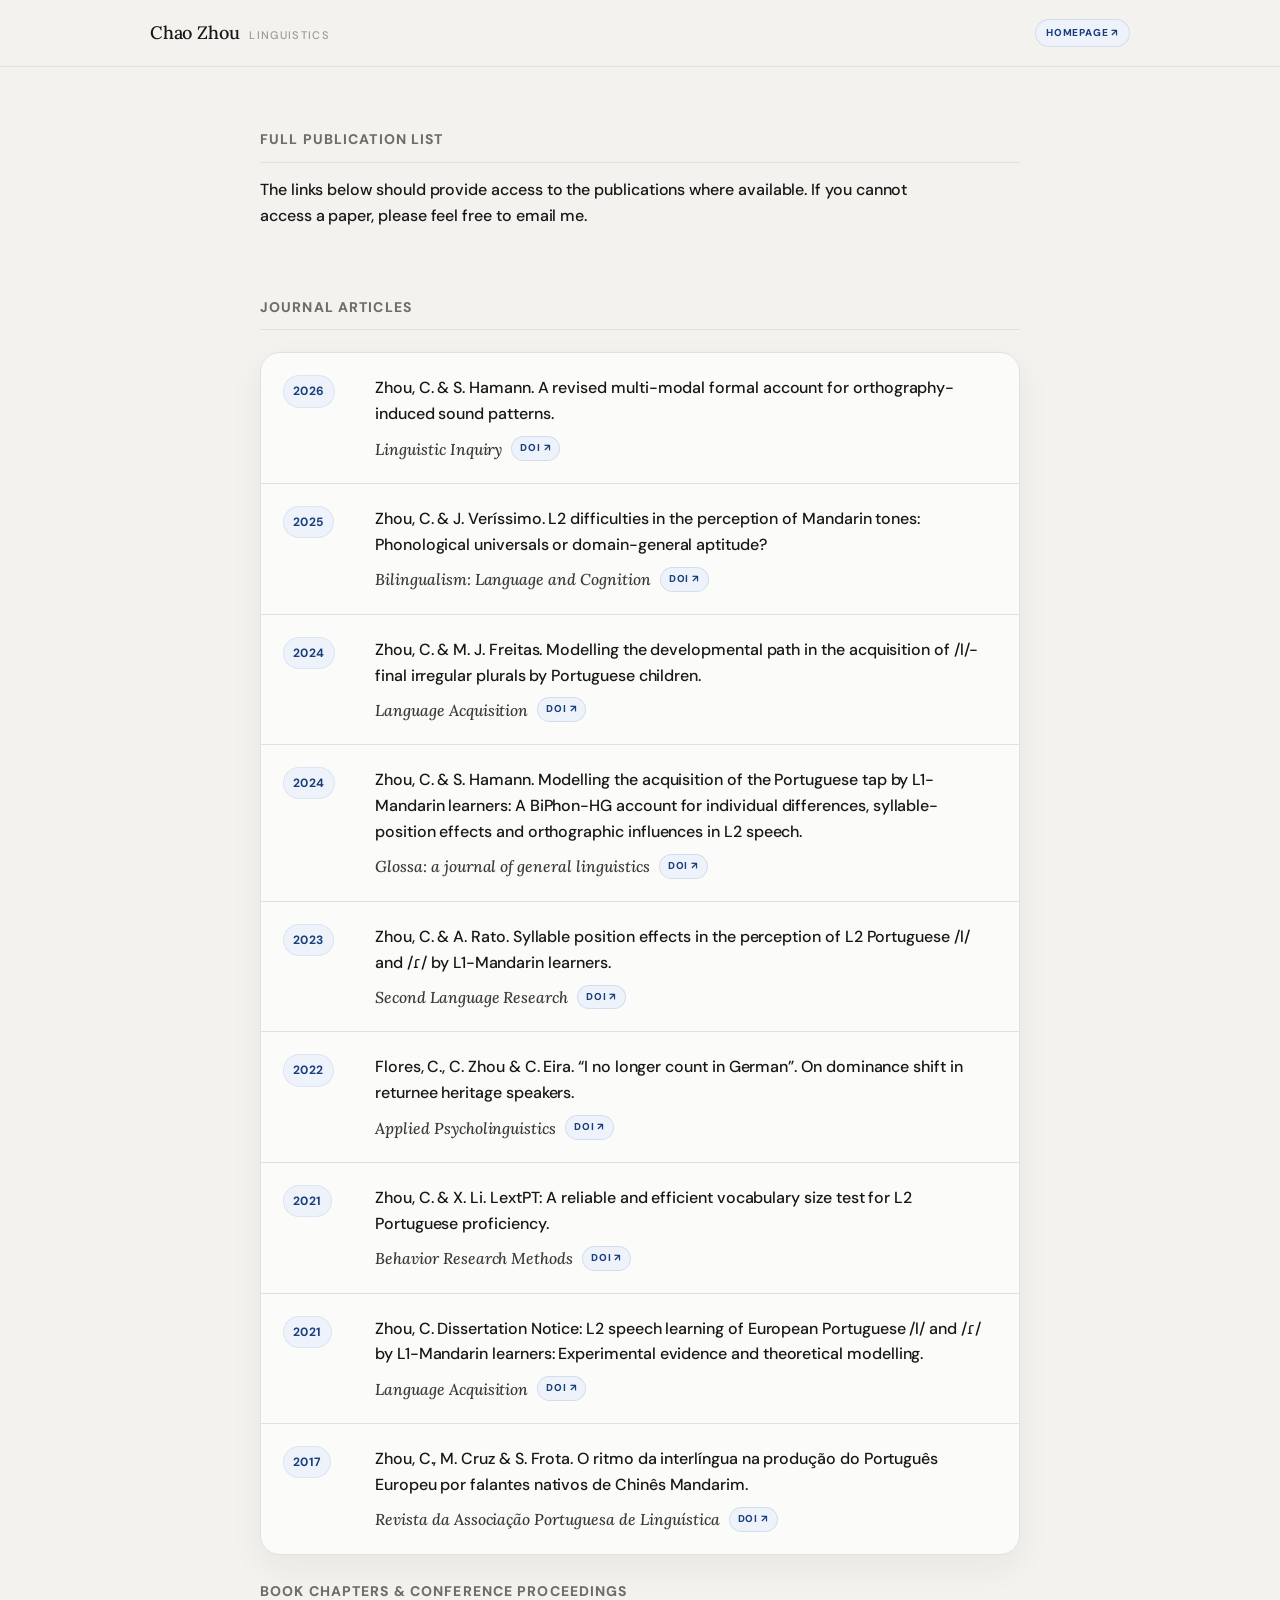
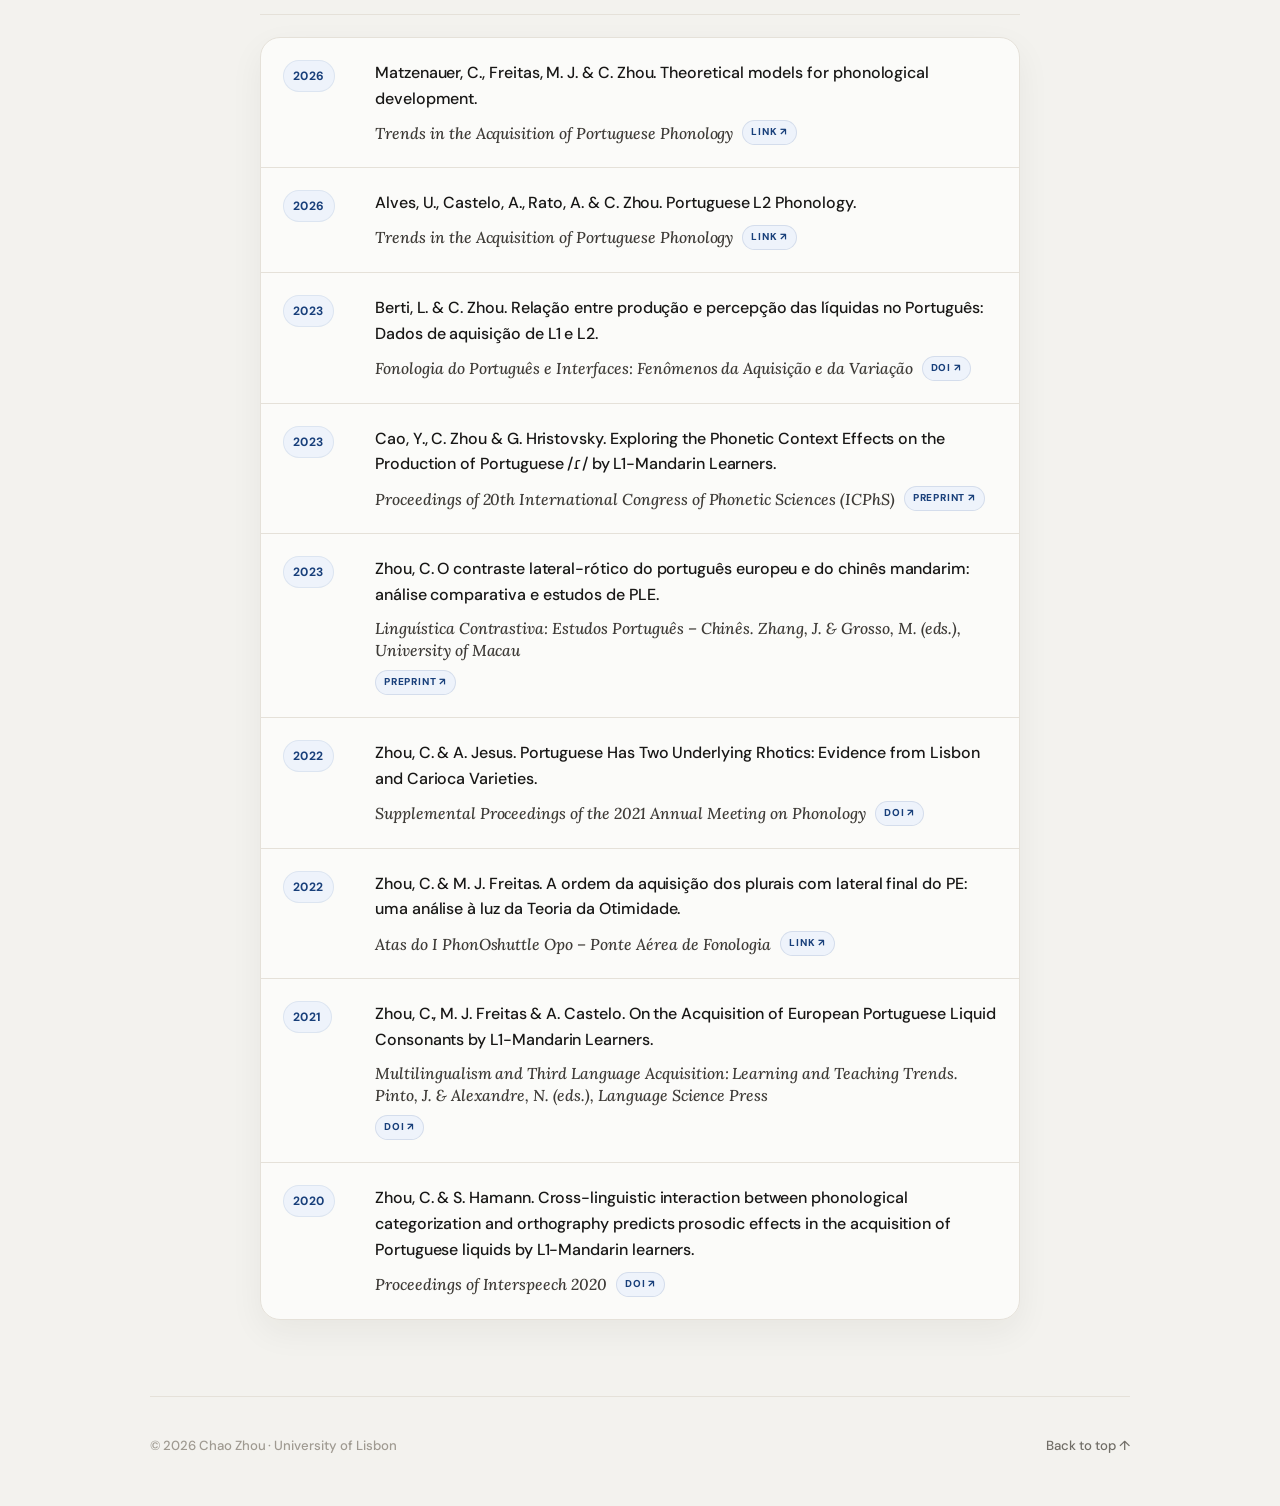
==== commit 2870bb1d: "Update publications.html" ====
--- a/publications.html
+++ b/publications.html
@@ -4,6 +4,10 @@
   <meta charset="UTF-8" />
   <meta name="viewport" content="width=device-width, initial-scale=1.0" />
   <meta name="description" content="Full publication list of Chao Zhou, including journal articles, book chapters, and conference proceedings." />
+  <meta property="og:title" content="Publications | Chao Zhou" />
+  <meta property="og:description" content="Full publication list of Chao Zhou, including journal articles, book chapters, and conference proceedings." />
+  <meta property="og:type" content="website" />
+  <meta name="twitter:card" content="summary" />
   <title>Publications | Chao Zhou</title>
 
   <link rel="preconnect" href="https://fonts.googleapis.com" />
@@ -51,8 +55,8 @@
       background: var(--bg);
       font-family: var(--font-sans);
       font-size: 16px;
-      line-height: 1.75;
-      letter-spacing: 0.005em;
+      line-height: 1.68;
+      letter-spacing: -0.002em;
     }
 
     a {
@@ -79,7 +83,7 @@
       display: flex;
       align-items: center;
       justify-content: space-between;
-      gap: 28px;
+      gap: 24px;
     }
 
     .brand {
@@ -106,34 +110,27 @@
     }
 
     .back-link {
-      position: relative;
-      color: var(--muted);
+      display: inline-flex;
+      align-items: center;
+      gap: 4px;
+      padding: 5px 10px;
+      border-radius: 999px;
+      color: var(--accent);
+      background: var(--accent-soft);
+      border: 1px solid rgba(24, 63, 122, 0.12);
+      font-size: 10px;
+      font-weight: 800;
+      letter-spacing: 0.08em;
       text-decoration: none;
-      font-size: 13px;
-      font-weight: 400;
-      letter-spacing: 0.035em;
-      transition: color var(--transition);
-    }
-
-    .back-link::after {
-      content: "";
-      position: absolute;
-      left: 0;
-      right: 0;
-      bottom: -7px;
-      height: 1px;
-      background: currentColor;
-      transform: scaleX(0);
-      transform-origin: left;
-      transition: transform var(--transition);
+      text-transform: uppercase;
+      white-space: nowrap;
+      transition: background var(--transition), border-color var(--transition), transform var(--transition);
     }
 
     .back-link:hover {
-      color: var(--text);
-    }
-
-    .back-link:hover::after {
-      transform: scaleX(1);
+      background: var(--accent-soft-strong);
+      border-color: rgba(24, 63, 122, 0.2);
+      transform: translateY(-1px);
     }
 
     .wrap {
@@ -159,26 +156,26 @@
     }
 
     h1 {
-      margin: 0 0 12px;
+      margin: 0 0 14px;
       padding: 0 0 14px;
       border-bottom: 1px solid var(--line-soft);
       color: var(--muted);
       font-family: var(--font-sans);
-      font-size: 12px;
+      font-size: 14px;
       font-weight: 800;
-      letter-spacing: 0.13em;
+      letter-spacing: 0.08em;
       line-height: 1.2;
       text-transform: uppercase;
     }
 
     .page-subtitle {
-      max-width: 680px;
+      max-width: 660px;
       margin: 0;
       color: var(--text);
-      font-size: 16.5px;
+      font-size: 16px;
       font-weight: 500;
-      line-height: 1.6;
-      letter-spacing: -0.005em;
+      line-height: 1.62;
+      letter-spacing: -0.004em;
     }
 
     .section {
@@ -186,14 +183,14 @@
     }
 
     .section-title {
-      margin: 0 0 24px;
+      margin: 0 0 22px;
       padding: 0 0 14px;
       border-bottom: 1px solid var(--line-soft);
       color: var(--muted);
       font-family: var(--font-sans);
-      font-size: 12px;
+      font-size: 14px;
       font-weight: 800;
-      letter-spacing: 0.13em;
+      letter-spacing: 0.08em;
       line-height: 1.2;
       text-transform: uppercase;
     }
@@ -273,10 +270,10 @@
     .pub-title {
       display: block;
       color: var(--text);
-      font-size: 16.5px;
+      font-size: 16px;
       font-weight: 500;
-      line-height: 1.6;
-      letter-spacing: -0.005em;
+      line-height: 1.62;
+      letter-spacing: -0.004em;
     }
 
     .journal-row {
@@ -288,10 +285,11 @@
     }
 
     .journal {
-      color: var(--muted);
+      color: var(--soft-text);
       font-family: var(--font-serif);
-      font-size: 15.5px;
+      font-size: 15.8px;
       font-style: italic;
+      font-weight: 500;
       line-height: 1.4;
     }
 
@@ -328,7 +326,8 @@
       justify-content: space-between;
       gap: 20px;
       color: var(--faint);
-      font-size: 13px;
+      font-size: 13.2px;
+      font-weight: 500;
     }
 
     .back-top {
@@ -420,7 +419,7 @@
         <span class="brand-subtitle">Linguistics</span>
       </a>
 
-      <a class="back-link" href="index.html">Back to homepage</a>
+      <a class="back-link" href="index.html" aria-label="Return to Chao Zhou homepage">Homepage ↗</a>
     </div>
   </header>
 
@@ -455,7 +454,7 @@
 
   <footer class="footer">
     <span>© 2026 Chao Zhou · University of Lisbon</span>
-    <a class="back-top" href="#top">Back to top ↑</a>
+    <a class="back-top" href="#top" aria-label="Back to the top of the publication page">Back to top ↑</a>
   </footer>
 
   <script>
@@ -482,7 +481,7 @@
           <span class="pub-title">${publication.title}</span>
           <span class="journal-row">
             <em class="journal">${publication.journal}</em>
-            ${publication.doi ? `<a class="doi-badge" href="https://doi.org/${publication.doi}" target="_blank" rel="noopener" title="${publication.doi}">doi ↗</a>` : ""}
+            ${publication.doi ? `<a class="doi-badge" href="https://doi.org/${publication.doi}" target="_blank" rel="noopener" title="${publication.doi}" aria-label="Open DOI ${publication.doi} in a new tab">doi ↗</a>` : ""}
           </span>
         </div>
       `;
@@ -512,7 +511,7 @@
           <span class="pub-title">${publication.authors} ${publication.title}</span>
           <span class="journal-row">
             <em class="journal">${publication.book}</em>
-            ${publication.link ? `<a class="doi-badge" href="${publication.link}" target="_blank" rel="noopener">${publication.linkLabel} ↗</a>` : ""}
+            ${publication.link ? `<a class="doi-badge" href="${publication.link}" target="_blank" rel="noopener" aria-label="Open ${publication.linkLabel} for ${publication.title} in a new tab">${publication.linkLabel} ↗</a>` : ""}
           </span>
         </div>
       `;
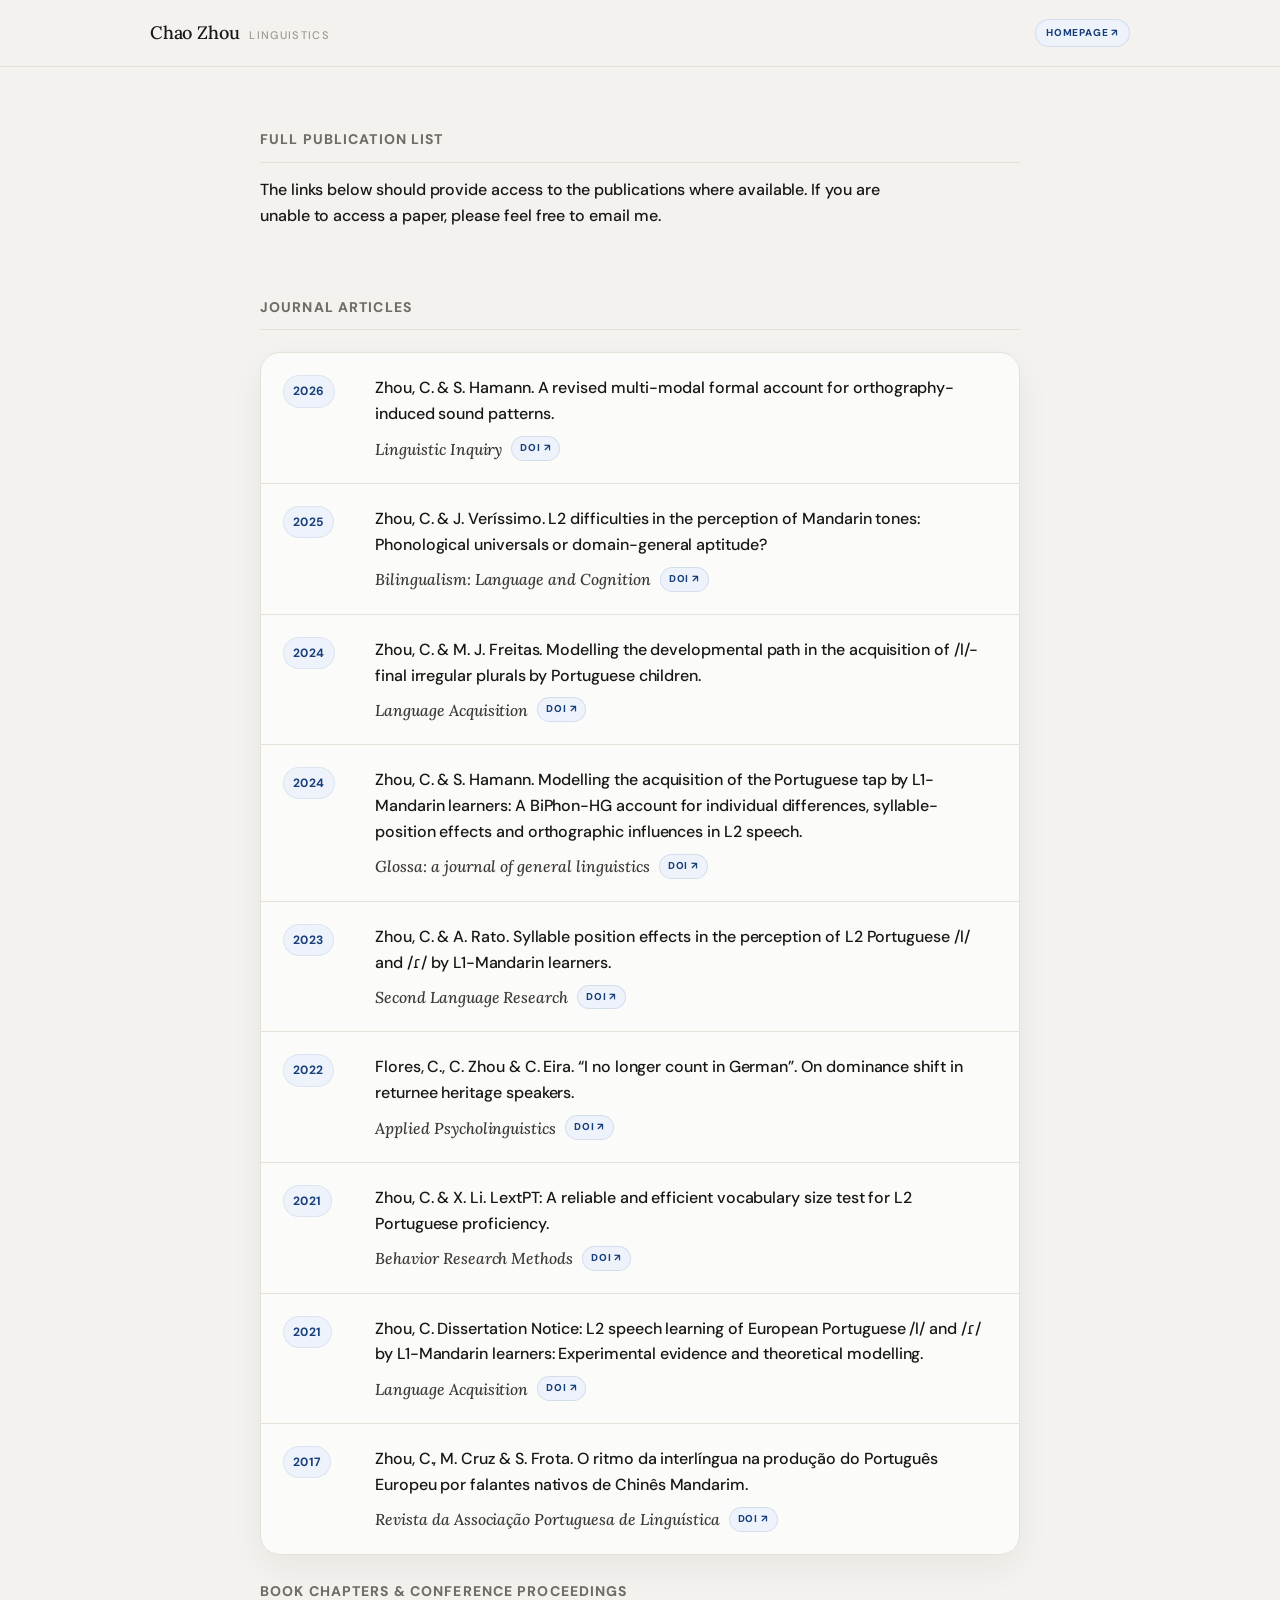
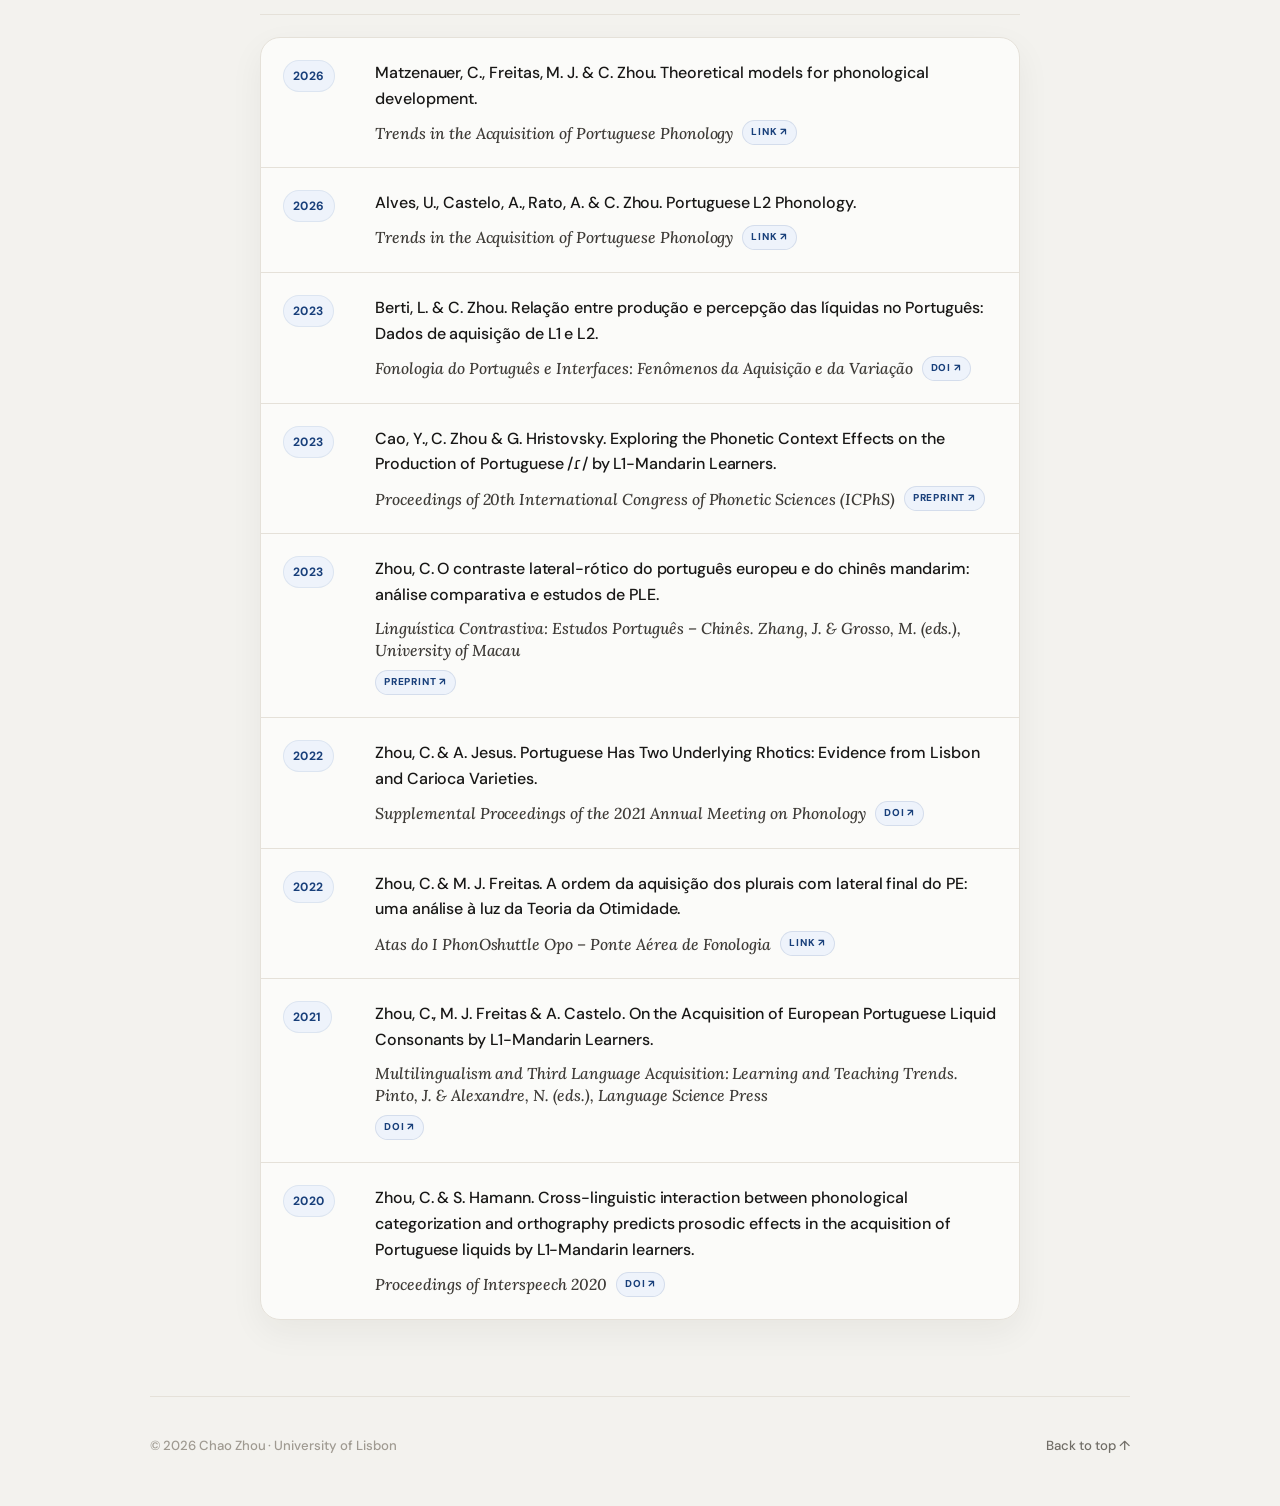
==== commit 02a95ead: "Update publications.html" ====
--- a/publications.html
+++ b/publications.html
@@ -428,7 +428,7 @@
       <div class="wrap narrow">
         <div class="page-intro reveal">
           <h1>Full Publication List</h1>
-          <p class="page-subtitle">The links below should provide access to the publications where available. If you cannot access a paper, please feel free to email me.</p>
+          <p class="page-subtitle">The links below should provide access to the publications where available. If you are unable to access a paper, please feel free to email me.</p>
         </div>
       </div>
     </section>
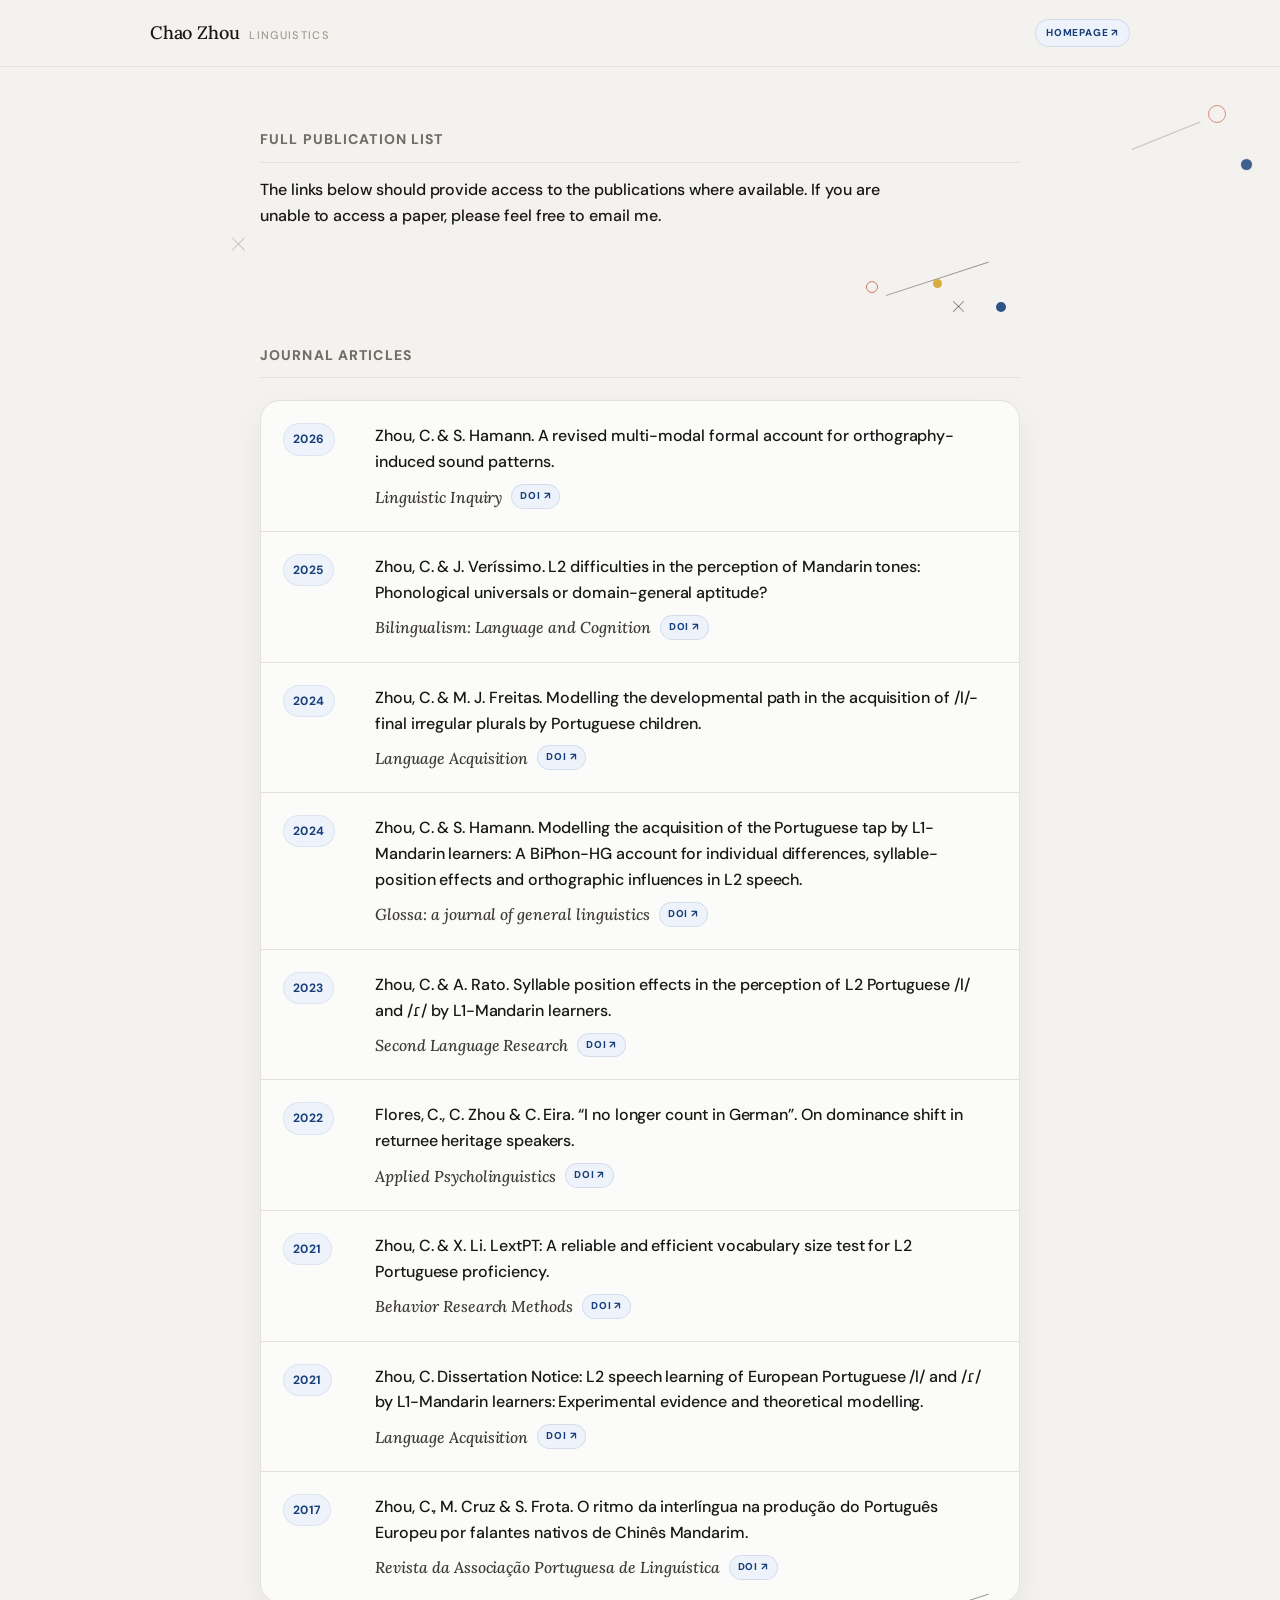
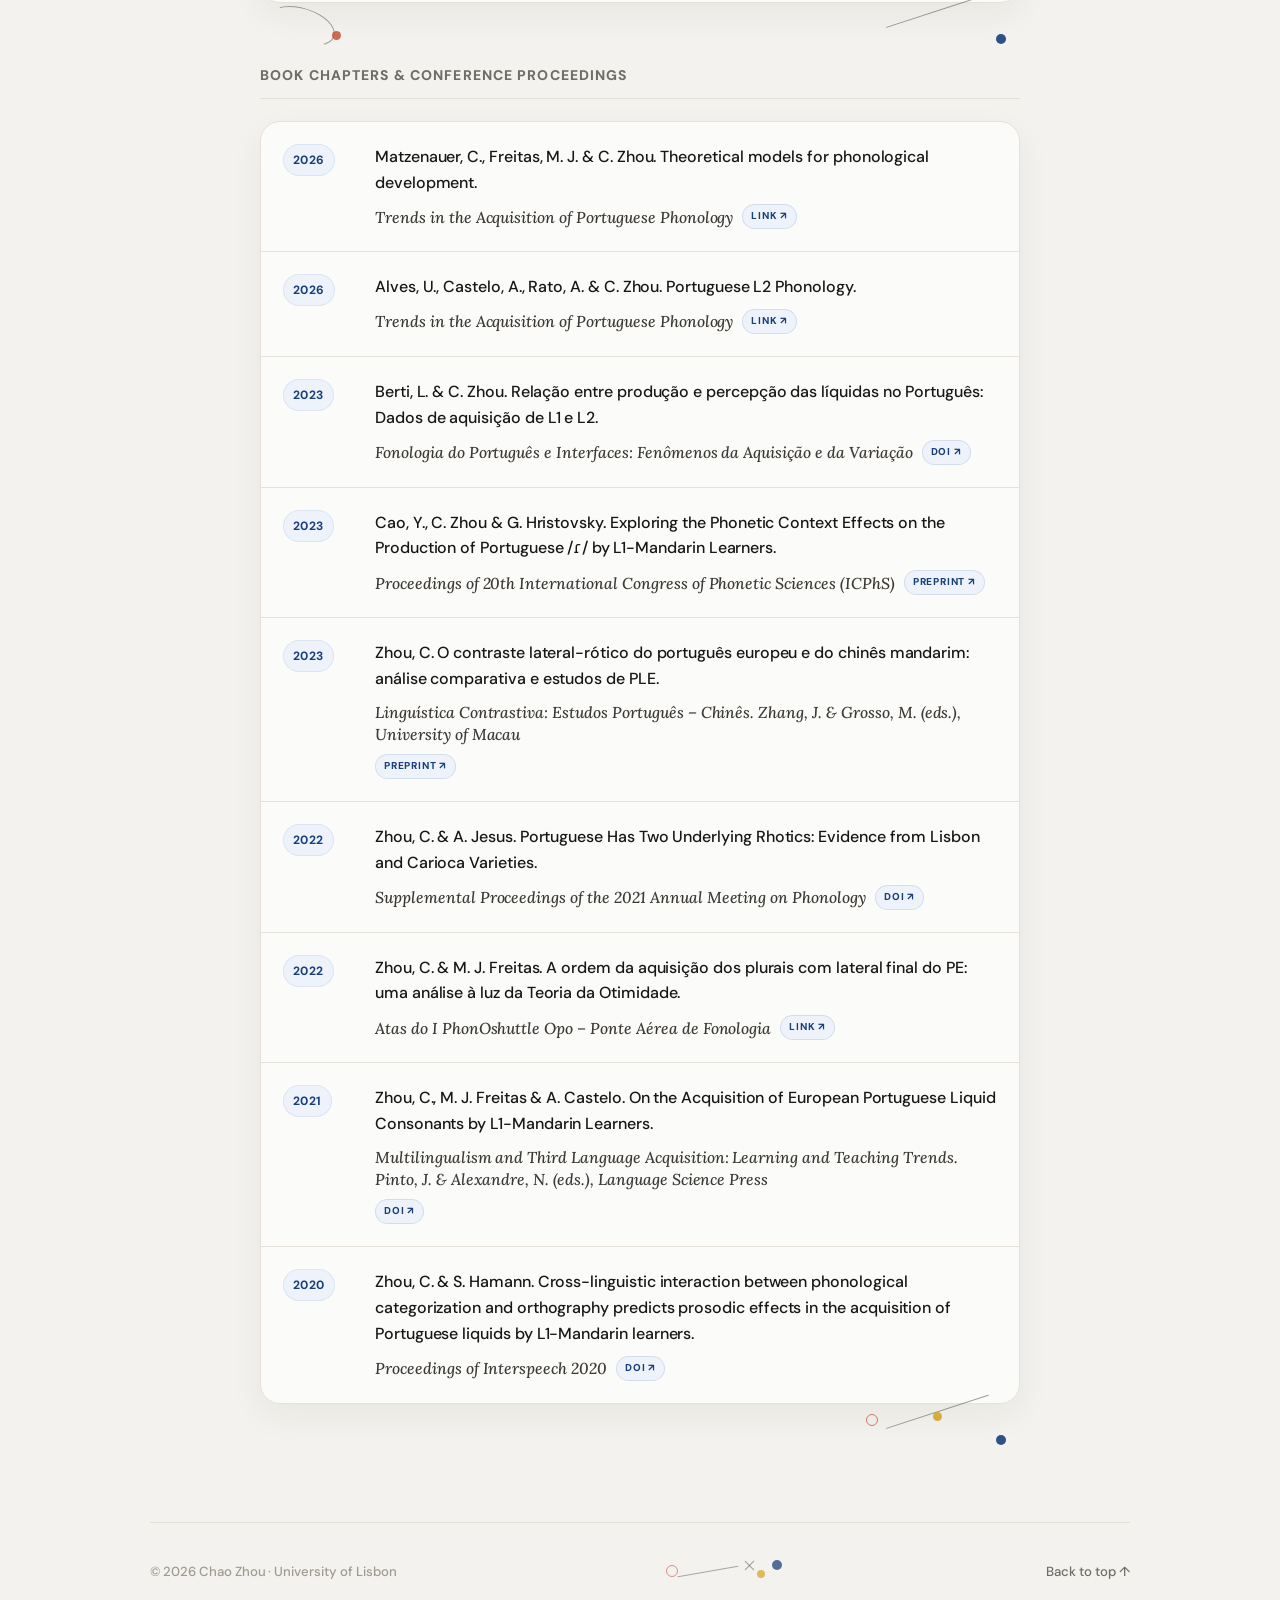
==== commit 744dd7e2: "Update publications.html" ====
--- a/publications.html
+++ b/publications.html
@@ -409,6 +409,442 @@
         flex-direction: column;
       }
     }
+
+    /* Miró-inspired accents: quiet, peripheral, and text-safe */
+    .page-header,
+    .pub-card,
+    .footer {
+      position: relative;
+    }
+
+    .miro-mark {
+      position: absolute;
+      display: block;
+      pointer-events: none;
+      z-index: 0;
+    }
+
+    .page-intro,
+    .pub-card > *:not(.miro-mark),
+    .footer > * {
+      position: relative;
+      z-index: 1;
+    }
+
+    .miro-dot {
+      width: 11px;
+      height: 11px;
+      border-radius: 50%;
+      background: #c84a32;
+      box-shadow: 0 0 0 1px rgba(24, 23, 22, 0.06);
+    }
+
+    .miro-dot.blue {
+      background: #183f7a;
+    }
+
+    .miro-dot.yellow {
+      background: #d6a62c;
+    }
+
+    .miro-ring {
+      width: 18px;
+      height: 18px;
+      border: 1.35px solid rgba(200, 74, 50, 0.72);
+      border-radius: 50%;
+      background: transparent;
+    }
+
+    .miro-line {
+      width: 74px;
+      height: 1.2px;
+      background: rgba(24, 23, 22, 0.44);
+      border-radius: 999px;
+      transform-origin: left center;
+    }
+
+    .miro-arc {
+      width: 64px;
+      height: 34px;
+      border: 1.3px solid rgba(24, 23, 22, 0.42);
+      border-left-color: transparent;
+      border-bottom-color: transparent;
+      border-radius: 50%;
+      transform: rotate(-18deg);
+    }
+
+    .miro-star {
+      width: 18px;
+      height: 18px;
+    }
+
+    .miro-star::before,
+    .miro-star::after {
+      content: "";
+      position: absolute;
+      left: 8px;
+      top: 0;
+      width: 1.2px;
+      height: 18px;
+      background: rgba(24, 23, 22, 0.5);
+      border-radius: 999px;
+    }
+
+    .miro-star::before {
+      transform: rotate(45deg);
+    }
+
+    .miro-star::after {
+      transform: rotate(-45deg);
+    }
+
+    .miro-eye {
+      width: 38px;
+      height: 18px;
+      border: 1.15px solid rgba(24, 23, 22, 0.38);
+      border-radius: 60% 45% 60% 45%;
+      transform: rotate(-12deg);
+    }
+
+    .miro-eye::after {
+      content: "";
+      position: absolute;
+      left: 14px;
+      top: 6px;
+      width: 5px;
+      height: 5px;
+      border-radius: 50%;
+      background: rgba(24, 63, 122, 0.8);
+    }
+
+    .header-miro-red {
+      right: 54px;
+      top: 38px;
+      opacity: 0.82;
+    }
+
+    .header-miro-line {
+      right: 74px;
+      top: 82px;
+      transform: rotate(-22deg);
+      opacity: 0.48;
+    }
+
+    .header-miro-blue {
+      right: 28px;
+      top: 92px;
+      opacity: 0.82;
+    }
+
+    .header-miro-star {
+      left: calc(50% - 410px);
+      bottom: 18px;
+      opacity: 0.38;
+    }
+
+    .journal-card-arc {
+      right: 20px;
+      top: 18px;
+      opacity: 0.44;
+    }
+
+    .journal-card-yellow {
+      right: 82px;
+      top: 34px;
+      opacity: 0.78;
+    }
+
+    .journal-card-line {
+      right: 32px;
+      top: 64px;
+      transform: rotate(-18deg);
+      opacity: 0.34;
+    }
+
+    .proc-card-eye {
+      right: 24px;
+      top: 18px;
+      opacity: 0.38;
+    }
+
+    .proc-card-blue {
+      right: 76px;
+      top: 42px;
+      opacity: 0.78;
+    }
+
+    .proc-card-star {
+      right: 34px;
+      top: 76px;
+      opacity: 0.34;
+    }
+
+    .footer-finale {
+      position: relative;
+      width: 126px;
+      height: 28px;
+      margin-top: -4px;
+      pointer-events: none;
+      opacity: 0.82;
+    }
+
+    .footer-finale-line {
+      position: absolute;
+      left: 18px;
+      top: 14px;
+      width: 62px;
+      height: 1.2px;
+      background: rgba(24, 23, 22, 0.42);
+      transform: rotate(-10deg);
+      border-radius: 999px;
+    }
+
+    .footer-finale-red {
+      position: absolute;
+      left: 7px;
+      top: 8px;
+      width: 12px;
+      height: 12px;
+      border: 1.3px solid rgba(200, 74, 50, 0.72);
+      border-radius: 50%;
+    }
+
+    .footer-finale-yellow {
+      position: absolute;
+      right: 20px;
+      top: 13px;
+      width: 8px;
+      height: 8px;
+      border-radius: 50%;
+      background: rgba(214, 166, 44, 0.9);
+    }
+
+    .footer-finale-blue {
+      position: absolute;
+      right: 3px;
+      top: 3px;
+      width: 10px;
+      height: 10px;
+      border-radius: 50%;
+      background: rgba(24, 63, 122, 0.9);
+    }
+
+    .footer-finale-star {
+      position: absolute;
+      left: 84px;
+      top: 2px;
+      width: 13px;
+      height: 13px;
+    }
+
+    .footer-finale-star::before,
+    .footer-finale-star::after {
+      content: "";
+      position: absolute;
+      left: 6px;
+      top: 0;
+      width: 1.15px;
+      height: 13px;
+      background: rgba(24, 23, 22, 0.48);
+      border-radius: 999px;
+    }
+
+    .footer-finale-star::before {
+      transform: rotate(45deg);
+    }
+
+    .footer-finale-star::after {
+      transform: rotate(-45deg);
+    }
+
+    @media (max-width: 760px) {
+      .header-miro-star {
+        display: none;
+      }
+
+      .header-miro-line {
+        right: 40px;
+        top: 72px;
+        width: 56px;
+        opacity: 0.34;
+      }
+
+      .header-miro-red {
+        right: 24px;
+        top: 30px;
+      }
+
+      .header-miro-blue {
+        right: 18px;
+        top: 90px;
+      }
+
+      .journal-card-line,
+      .proc-card-star {
+        display: none;
+      }
+
+      .journal-card-arc,
+      .proc-card-eye {
+        opacity: 0.26;
+      }
+
+      .journal-card-yellow,
+      .proc-card-blue {
+        opacity: 0.58;
+      }
+    }
+
+
+    /* Text-safe revision: no Miró marks inside publication cards or text rows. */
+    .pub-card .miro-mark {
+      display: none !important;
+    }
+
+    .miro-spacer {
+      position: relative;
+      height: 54px;
+      width: min(var(--narrow), calc(100% - 44px));
+      margin: 0 auto;
+      pointer-events: none;
+      overflow: visible;
+    }
+
+    .miro-spacer.compact {
+      height: 42px;
+    }
+
+    .miro-spacer-mark {
+      position: absolute;
+      display: block;
+      pointer-events: none;
+    }
+
+    .spacer-line {
+      right: 26px;
+      top: 24px;
+      width: 108px;
+      height: 1.25px;
+      background: rgba(24, 23, 22, 0.42);
+      border-radius: 999px;
+      transform: rotate(-18deg);
+      transform-origin: left center;
+    }
+
+    .spacer-red {
+      right: 142px;
+      top: 10px;
+      width: 12px;
+      height: 12px;
+      border-radius: 50%;
+      border: 1.3px solid rgba(200, 74, 50, 0.72);
+      background: transparent;
+    }
+
+    .spacer-blue {
+      right: 14px;
+      top: 31px;
+      width: 10px;
+      height: 10px;
+      border-radius: 50%;
+      background: rgba(24, 63, 122, 0.9);
+    }
+
+    .spacer-yellow {
+      right: 78px;
+      top: 8px;
+      width: 9px;
+      height: 9px;
+      border-radius: 50%;
+      background: rgba(214, 166, 44, 0.92);
+    }
+
+    .spacer-star {
+      right: 54px;
+      top: 28px;
+      width: 15px;
+      height: 15px;
+    }
+
+    .spacer-star::before,
+    .spacer-star::after {
+      content: "";
+      position: absolute;
+      left: 7px;
+      top: 0;
+      width: 1.15px;
+      height: 15px;
+      background: rgba(24, 23, 22, 0.48);
+      border-radius: 999px;
+    }
+
+    .spacer-star::before {
+      transform: rotate(45deg);
+    }
+
+    .spacer-star::after {
+      transform: rotate(-45deg);
+    }
+
+    .spacer-arc {
+      left: 8px;
+      top: 5px;
+      width: 68px;
+      height: 36px;
+      border: 1.25px solid rgba(24, 23, 22, 0.38);
+      border-left-color: transparent;
+      border-bottom-color: transparent;
+      border-radius: 50%;
+      transform: rotate(18deg);
+    }
+
+    .spacer-left-dot {
+      left: 72px;
+      top: 28px;
+      width: 9px;
+      height: 9px;
+      border-radius: 50%;
+      background: rgba(200, 74, 50, 0.82);
+    }
+
+    .section {
+      padding-top: 22px;
+    }
+
+    @media (max-width: 760px) {
+      .miro-spacer {
+        width: min(100% - 30px, var(--max));
+        height: 38px;
+      }
+
+      .spacer-arc,
+      .spacer-left-dot {
+        display: none;
+      }
+
+      .spacer-line {
+        right: 28px;
+        width: 78px;
+        opacity: 0.36;
+      }
+
+      .spacer-red {
+        right: 110px;
+      }
+
+      .spacer-yellow {
+        right: 68px;
+      }
+
+      .spacer-blue {
+        right: 14px;
+      }
+
+      .spacer-star {
+        display: none;
+      }
+    }
+
   </style>
 </head>
 <body>
@@ -425,6 +861,10 @@
 
   <main>
     <section class="page-header">
+      <span class="miro-mark miro-ring header-miro-red" aria-hidden="true"></span>
+      <span class="miro-mark miro-line header-miro-line" aria-hidden="true"></span>
+      <span class="miro-mark miro-dot blue header-miro-blue" aria-hidden="true"></span>
+      <span class="miro-mark miro-star header-miro-star" aria-hidden="true"></span>
       <div class="wrap narrow">
         <div class="page-intro reveal">
           <h1>Full Publication List</h1>
@@ -432,6 +872,14 @@
         </div>
       </div>
     </section>
+
+    <div class="miro-spacer" aria-hidden="true">
+      <span class="miro-spacer-mark spacer-red"></span>
+      <span class="miro-spacer-mark spacer-line"></span>
+      <span class="miro-spacer-mark spacer-yellow"></span>
+      <span class="miro-spacer-mark spacer-blue"></span>
+      <span class="miro-spacer-mark spacer-star"></span>
+    </div>
 
     <section class="section">
       <div class="wrap narrow">
@@ -441,6 +889,13 @@
         </div>
       </div>
     </section>
+
+    <div class="miro-spacer compact" aria-hidden="true">
+      <span class="miro-spacer-mark spacer-arc"></span>
+      <span class="miro-spacer-mark spacer-left-dot"></span>
+      <span class="miro-spacer-mark spacer-line"></span>
+      <span class="miro-spacer-mark spacer-blue"></span>
+    </div>
 
     <section class="section">
       <div class="wrap narrow">
@@ -452,8 +907,22 @@
     </section>
   </main>
 
+  <div class="miro-spacer compact" aria-hidden="true">
+    <span class="miro-spacer-mark spacer-red"></span>
+    <span class="miro-spacer-mark spacer-line"></span>
+    <span class="miro-spacer-mark spacer-yellow"></span>
+    <span class="miro-spacer-mark spacer-blue"></span>
+  </div>
+
   <footer class="footer">
     <span>© 2026 Chao Zhou · University of Lisbon</span>
+    <div class="footer-finale" aria-hidden="true">
+      <span class="footer-finale-red"></span>
+      <span class="footer-finale-line"></span>
+      <span class="footer-finale-star"></span>
+      <span class="footer-finale-yellow"></span>
+      <span class="footer-finale-blue"></span>
+    </div>
     <a class="back-top" href="#top" aria-label="Back to the top of the publication page">Back to top ↑</a>
   </footer>
 
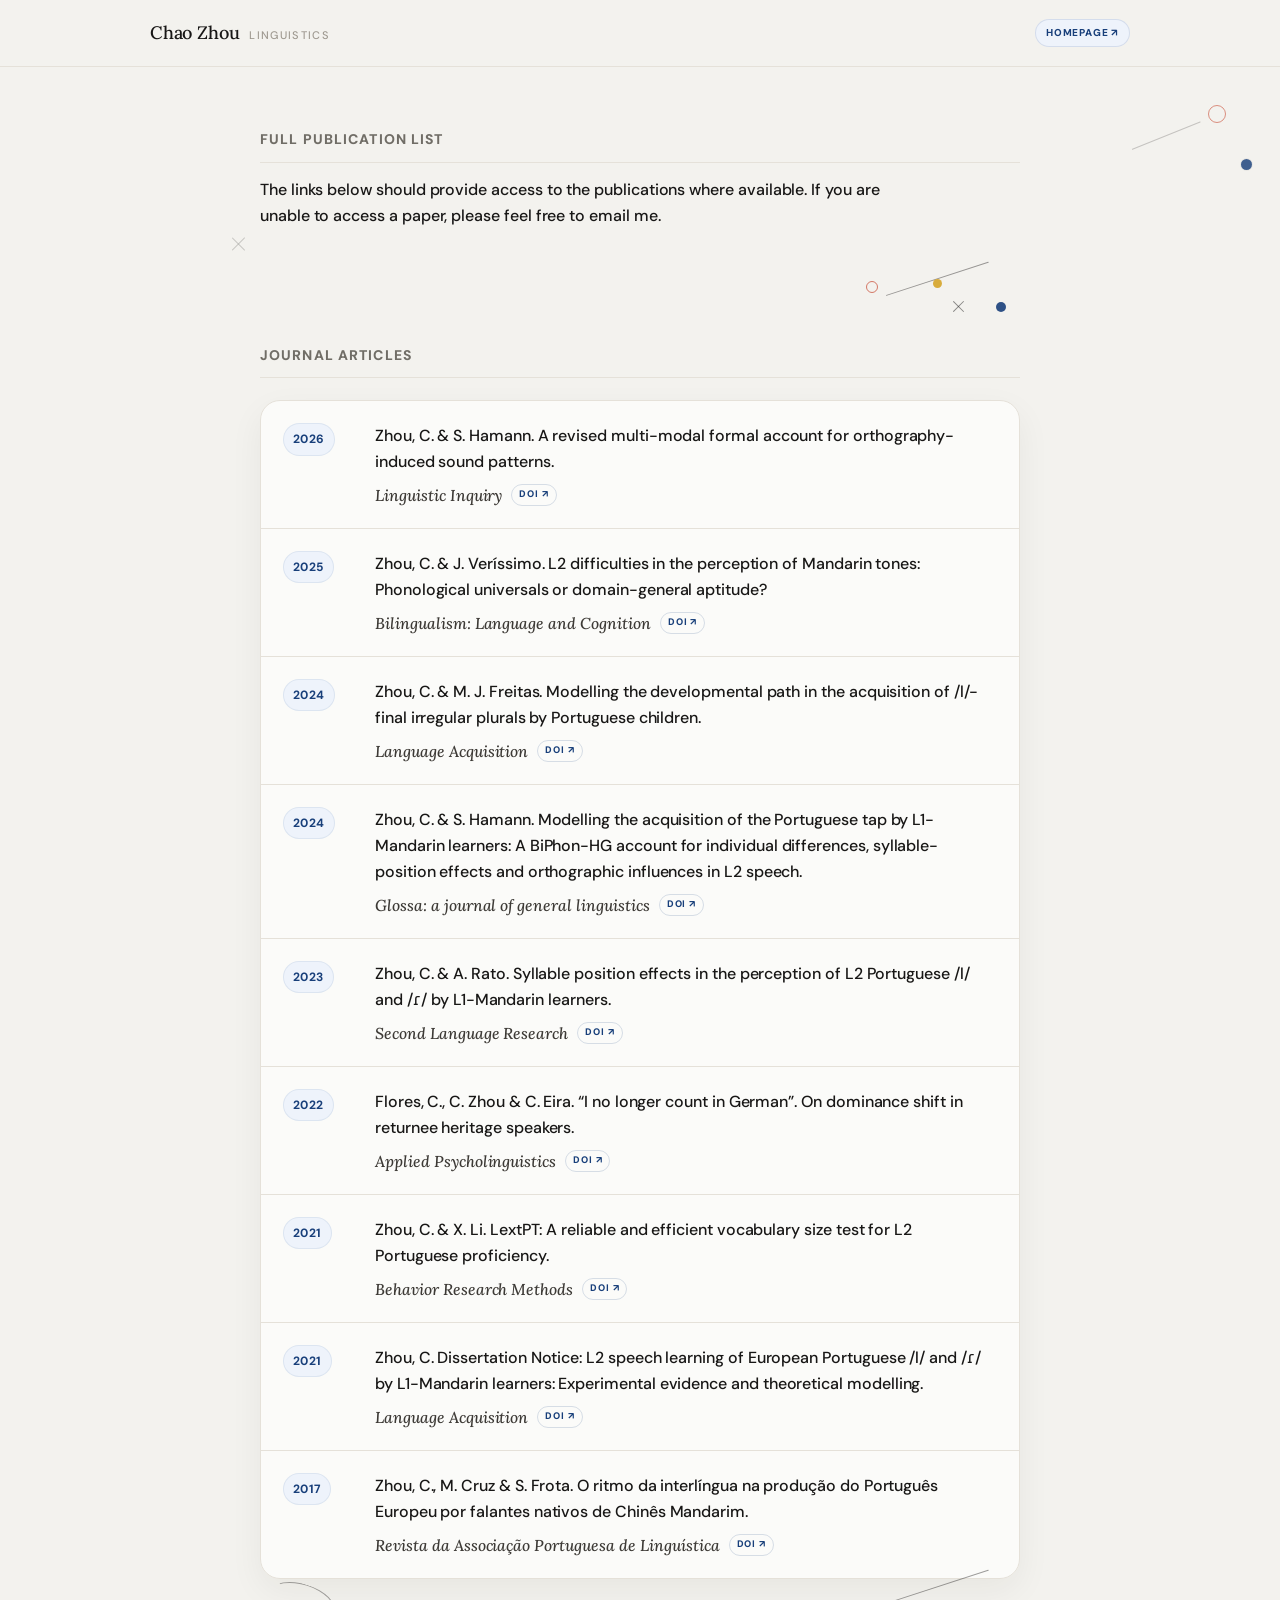
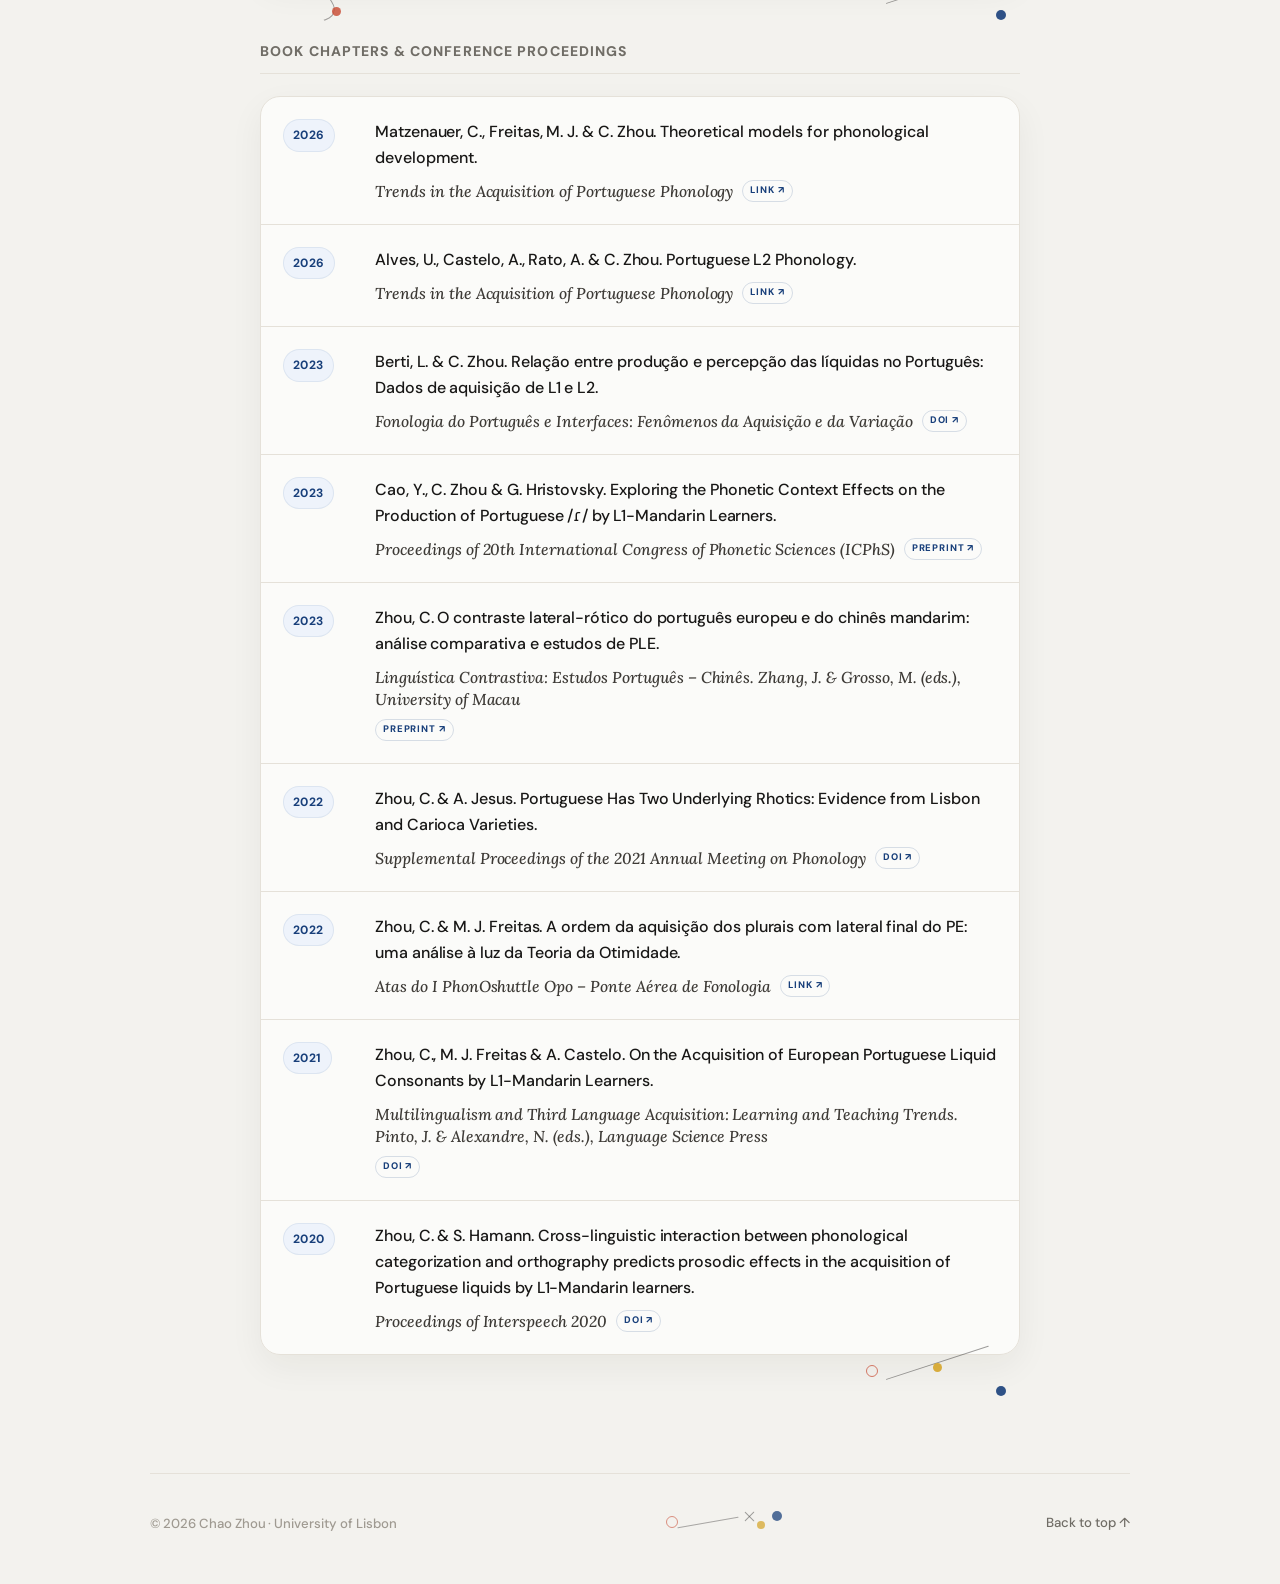
==== commit a26ba0ce: "Update publications.html" ====
--- a/publications.html
+++ b/publications.html
@@ -297,22 +297,22 @@
       display: inline-flex;
       align-items: center;
       gap: 4px;
-      padding: 3px 8px;
+      padding: 2px 7px;
       border-radius: 999px;
       color: var(--accent);
-      background: var(--accent-soft);
-      border: 1px solid rgba(24, 63, 122, 0.12);
-      font-size: 10px;
+      background: transparent;
+      border: 1px solid rgba(24, 63, 122, 0.16);
+      font-size: 9.5px;
       font-weight: 800;
-      letter-spacing: 0.08em;
+      letter-spacing: 0.09em;
       text-decoration: none;
       text-transform: uppercase;
       transition: background var(--transition), border-color var(--transition), transform var(--transition);
     }
 
     .doi-badge:hover {
-      background: var(--accent-soft-strong);
-      border-color: rgba(24, 63, 122, 0.2);
+      background: var(--accent-soft);
+      border-color: rgba(24, 63, 122, 0.22);
       transform: translateY(-1px);
     }
 
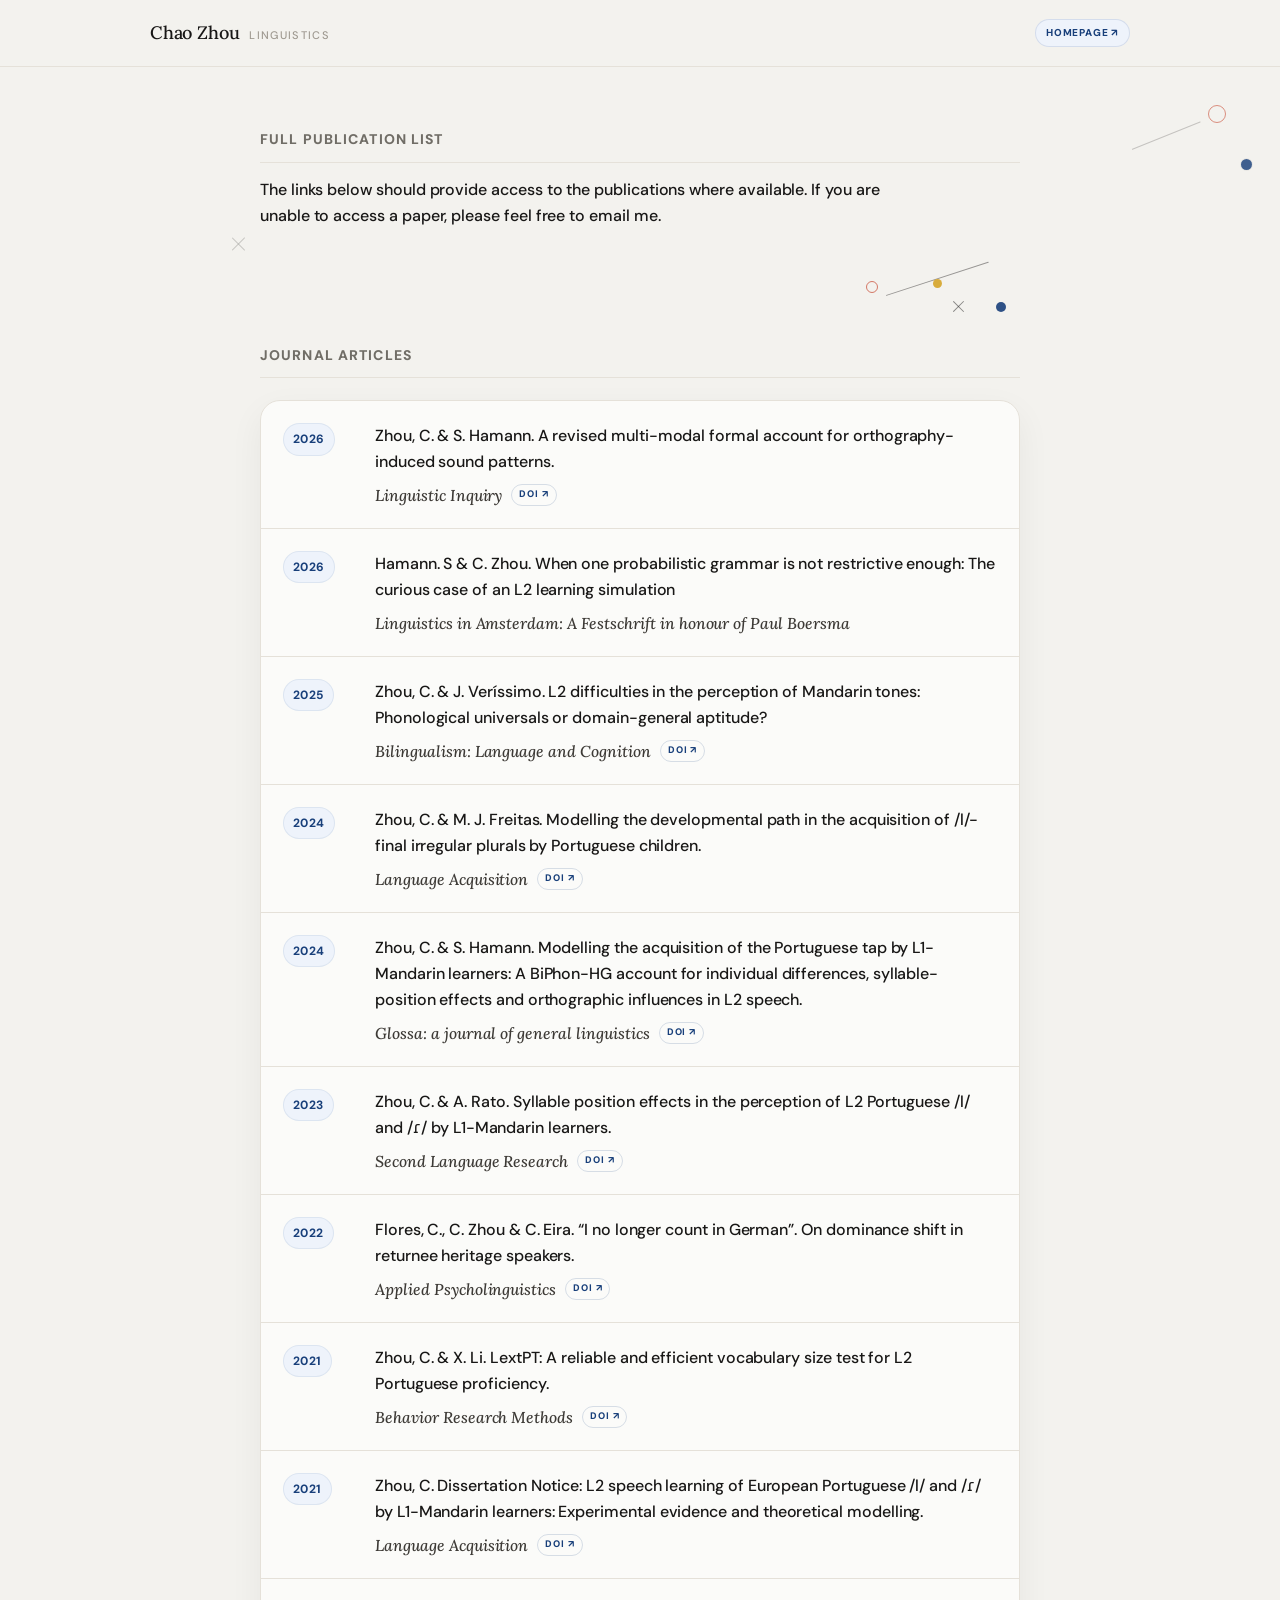
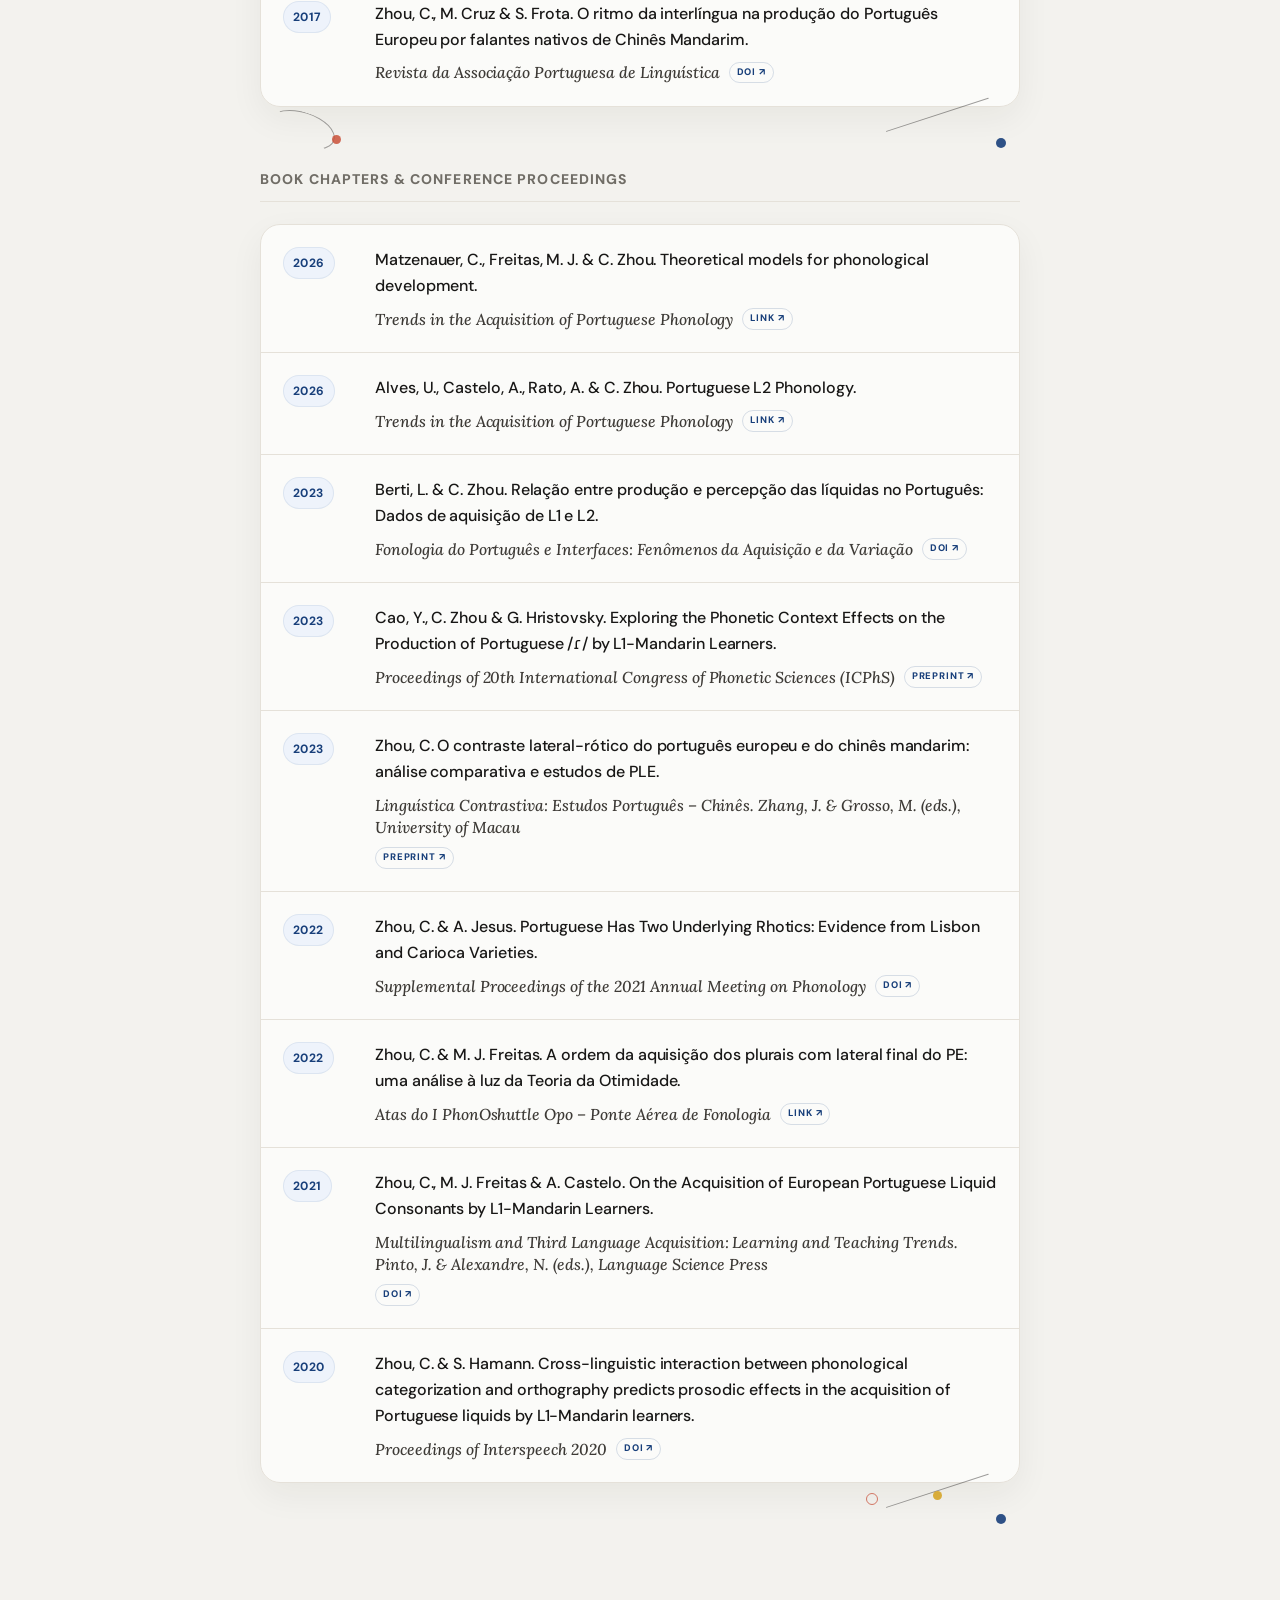
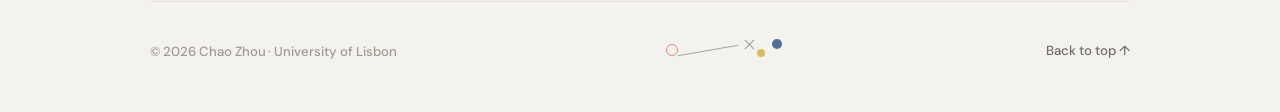
==== commit b77ab845: "Update publications.html" ====
--- a/publications.html
+++ b/publications.html
@@ -929,6 +929,7 @@
   <script>
     const publications = [
       { title: "Zhou, C. & S. Hamann. A revised multi-modal formal account for orthography-induced sound patterns.", journal: "Linguistic Inquiry", year: "2026", doi: "10.1162/LING.a.585" },
+      { title: "Hamann. S & C. Zhou. When one probabilistic grammar is not restrictive enough: The curious case of an L2 learning simulation", journal: "Linguistics in Amsterdam: A Festschrift in honour of Paul Boersma", year: "2026", link: "https://linguisticsinamsterdam.nl/article/view/29632", linkLabel: "Link" },
       { title: "Zhou, C. & J. Veríssimo. L2 difficulties in the perception of Mandarin tones: Phonological universals or domain-general aptitude?", journal: "Bilingualism: Language and Cognition", year: "2025", doi: "10.1017/S1366728925100114" },
       { title: "Zhou, C. & M. J. Freitas. Modelling the developmental path in the acquisition of /l/-final irregular plurals by Portuguese children.", journal: "Language Acquisition", year: "2024", doi: "10.1080/10489223.2024.2314029" },
       { title: "Zhou, C. & S. Hamann. Modelling the acquisition of the Portuguese tap by L1-Mandarin learners: A BiPhon-HG account for individual differences, syllable-position effects and orthographic influences in L2 speech.", journal: "Glossa: a journal of general linguistics", year: "2024", doi: "10.16995/glossa.9692" },
